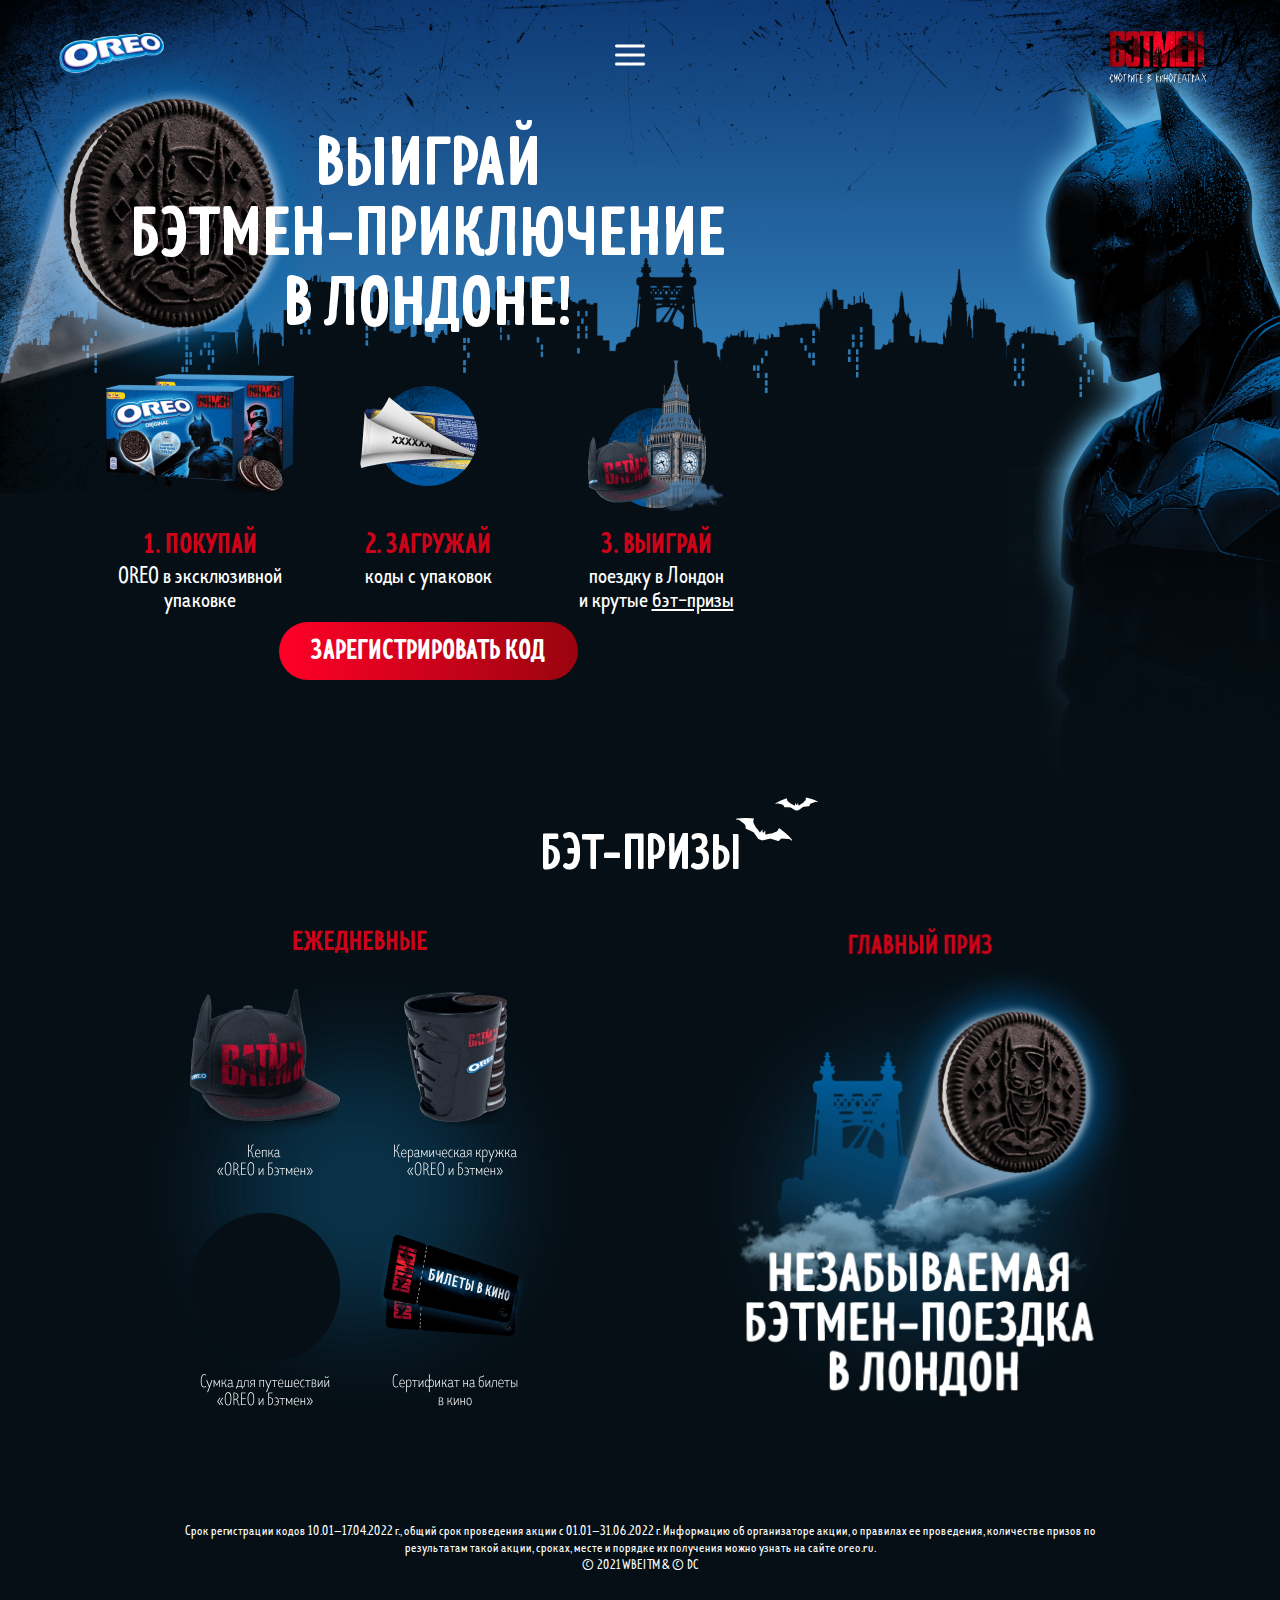
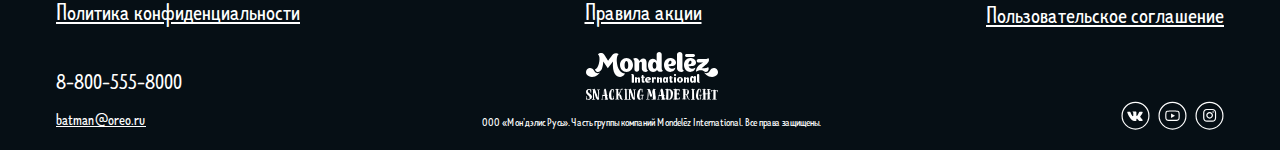
==== index.html @ de0f0c6d "winners 404 500 cookie" ====
<!DOCTYPE html>
<html lang="en">

<head>
  <meta charset="UTF-8">
  <meta http-equiv="X-UA-Compatible" content="IE=edge">
  <meta name="viewport" content="width=device-width, initial-scale=1.0">
  <title>Oreo</title>
  <link rel="icon" href="./favicon.ico">
  <link rel="stylesheet" href="./assets/libs/scrollbar/jquery.scrollbar.css">
  <link href="./assets/css/all.css" rel="stylesheet">
  <link href="./assets/css/home.css" rel="stylesheet">
</head>

<body>
  <div class="page main-page">
    <div class="gotham-decor"></div>
    <header class="header wrapper">
      <a href="/" class="header__logo">
        <img src="./assets/img/logo.png" alt="Oreo Logo" width="180" height="77">
      </a>
      <button class="header__btn-open-nav btn-open-nav">
        <svg viewBox="0 0 20 20" fill="none" xmlns="http://www.w3.org/2000/svg">
          <path fill-rule="evenodd" clip-rule="evenodd" d="M0 4C0 3.44772 0.447715 3 1 3H19C19.5523 3 20 3.44772 20 4C20 4.55228 19.5523 5 19 5H1C0.447715 5 0 4.55228 0 4ZM0 10C0 9.44772 0.447715 9 1 9H19C19.5523 9 20 9.44772 20 10C20 10.5523 19.5523 11 19 11H1C0.447715 11 0 10.5523 0 10ZM1 15C0.447715 15 0 15.4477 0 16C0 16.5523 0.447715 17 1 17H19C19.5523 17 20 16.5523 20 16C20 15.4477 19.5523 15 19 15H1Z" />
        </svg>
      </button>
      <nav class="header__nav nav">
        <a href="/" class="nav__logo">
          <img src="./assets/img/logo.png" alt="Oreo Logo" width="180" height="77">
        </a>
        <button class="nav__btn-close-nav btn-close-nav">
          <svg viewBox="0 0 20 20" fill="none" xmlns="http://www.w3.org/2000/svg">
            <path fill-rule="evenodd" clip-rule="evenodd" d="M4.34309 2.92888C3.95257 2.53836 3.3194 2.53836 2.92888 2.92888C2.53836 3.3194 2.53836 3.95257 2.92888 4.34309L8.58579 10L2.92891 15.6569C2.53838 16.0474 2.53838 16.6806 2.92891 17.0711C3.31943 17.4616 3.9526 17.4616 4.34312 17.0711L10 11.4142L15.6568 17.071C16.0473 17.4615 16.6805 17.4615 17.071 17.071C17.4615 16.6805 17.4615 16.0473 17.071 15.6568L11.4142 10L17.071 4.34317C17.4616 3.95265 17.4616 3.31948 17.071 2.92896C16.6805 2.53843 16.0474 2.53843 15.6568 2.92896L10 8.58579L4.34309 2.92888Z" />
          </svg>
        </button>
        <div class="nav-logo-batman"></div>
        <ul class="nav__list">
          <li class="nav__item">
            <a href="index.html" class="nav__link nav__link_active">Главная</a>
          </li>
          <li class="nav__item">
            <a href="#prizes" class="nav__link anchor">Призы</a>
          </li>
          <li class="nav__item">
            <a href="product.html" class="nav__link">Продукт</a>
          </li>
          <li class="nav__item">
            <a href="#" class="nav__link">Правила</a>
          </li>
          <li class="nav__item">
            <a href="winners.html" class="nav__link">Победители</a>
          </li>
          <li class="nav__item">
            <a href="faq.html" class="nav__link">Вопрос-ответ</a>
          </li>
          <li class="nav__item">
            <a href="account.html" class="nav__link pop-op" data-popup="popup-login">Личный кабинет</a>
          </li>
        </ul>
        <a href="#" class="nav__btn-exit">Выйти</a>
      </nav>
      <div class="logo-batman"></div>
    </header>
    <main class="content">
      <div class="searchlight"></div>
      <div class="batman"></div>
      <div class="header-content">
        <div class="header-content__info">
          <p class="header-content__text1">выиграй <br>бэтмен-приключение <br>в лондоне!</p>
          <div class="steps">
            <div class="step">
              <div class="step-img">
                <img srcset="./assets/img/steps/step1.png 1x, ./assets/img/steps/step1@2x.png 2x" alt="">
              </div>
              <div class="step-title">1. покупай</div>
              <div class="step-text">OREO в эксклюзивной <br>упаковке</div>
            </div>
            <div class="step">
              <div class="step-img">
                <img srcset="./assets/img/steps/step2.png 1x, ./assets/img/steps/step2@2x.png 2x" alt="">
              </div>
              <div class="step-title">2. загружай</div>
              <div class="step-text">коды с упаковок</div>
            </div>
            <div class="step">
              <div class="step-img">
                <img srcset="./assets/img/steps/step3.png 1x, ./assets/img/steps/step3@2x.png 2x" alt="">
              </div>
              <div class="step-title">3. выиграй</div>
              <div class="step-text">поездку в Лондон <br>и крутые <a href="#prizes" class="anchor link">бэт-призы</a></div>
            </div>
          </div>
          <div class="btn-wrapper">
            <button class="btn pop-op" data-popup="popup-login">зарегистрировать код</button>
          </div>
        </div>
      </div>
      <div id="prizes" class="prizes-block wrapper">
        <div class="prizes-title-wrapper">
          <div class="prizes-title">БЭТ-ПРИЗЫ</div>
        </div>
        <div class="prizes">
          <div class="prize prize1"></div>
          <div class="prize prize2"></div>
        </div>
      </div>
    </main>
    <footer class="footerWrapper">
      <div class="footer wrapper">
        <p class="footer__text">
          Срок регистрации кодов 10.01—17.04.2022 г., общий срок проведения акции с 01.01—31.06.2022 г. Информацию об организаторе акции, о правилах ее проведения, количестве призов по результатам такой акции, сроках, месте и порядке их получения можно узнать на сайте oreo.ru. <br> © 2021 WBEI TM & © DC
        </p>
        <ul class="footer__links">
          <li class="footer__link-item">
            <a href="#" class="footer__link">Политика конфиденциальности</a>
          </li>
          <li class="footer__link-item">
            <a href="#" class="footer__link">Правила акции</a>
          </li>
          <li class="footer__link-item">
            <a href="#" class="footer__link">Пользовательское соглашение</a>
          </li>
        </ul>
        <div class="footer__info">
          <div class="footer__contacts">
            <a class="footer__tel" href="tel:+88005558000">8-800-555-8000</a>
            <a class="footer__mail" href="mailto:batman@oreo.ru">batman@oreo.ru</a>
          </div>
          <div class="footer__rights">
            <img src="./assets/img/mondelez-logo.svg" class="footer__modelez-logo" alt="Mondelez Logo">
            <p class="footer__rights-text">ООО «Мон’дэлис Русь». Часть группы компаний Mondelēz International. Все права защищены.</p>
          </div>
          <ul class="footer__social social">
            <li class="social__item">
              <a href="#" class="social__link" aria-label="Vkontakte">
                <svg viewBox="0 0 29 30" aria-hidden="true" fill="none" xmlns="http://www.w3.org/2000/svg">
                  <path d="M28.4 15.2184C28.4 22.8565 22.1793 29.0531 14.5 29.0531C6.82069 29.0531 0.6 22.8565 0.6 15.2184C0.6 7.58024 6.82068 1.38369 14.5 1.38369C22.1793 1.38369 28.4 7.58024 28.4 15.2184Z" stroke="white" stroke-width="1.2" />
                  <path d="M21.3722 11.1759L18.7758 11.1759C18.6698 11.1759 18.5658 11.2074 18.4749 11.267C18.3839 11.3267 18.3094 11.4123 18.2593 11.5147C18.2593 11.5147 17.2238 13.6059 16.8912 14.3102C15.9963 16.2051 15.4169 15.6102 15.4169 14.7308L15.4169 11.6986C15.4169 11.4452 15.3251 11.2022 15.1617 11.0231C14.9983 10.8439 14.7767 10.7432 14.5456 10.7432L12.5935 10.7432C12.3276 10.7216 12.0611 10.7748 11.8193 10.8978C11.5775 11.0209 11.3684 11.2097 11.2118 11.4463C11.2118 11.4463 12.2031 11.2705 12.2031 12.7351C12.2031 13.0983 12.2201 14.143 12.2357 15.0193C12.2386 15.1485 12.2053 15.2755 12.1404 15.3832C12.0754 15.4909 11.9818 15.5742 11.8723 15.6218C11.7628 15.6694 11.6426 15.6789 11.5279 15.6492C11.4133 15.6195 11.3097 15.552 11.2312 15.4557C10.4322 14.2371 9.7703 12.9171 9.25998 11.5244C9.21616 11.4202 9.146 11.332 9.05783 11.2702C8.96966 11.2084 8.86718 11.1757 8.76255 11.1759C8.19948 11.1759 7.07272 11.1759 6.40357 11.1759C6.33868 11.1754 6.27466 11.1922 6.217 11.2248C6.15934 11.2574 6.10976 11.3049 6.07253 11.3632C6.0353 11.4215 6.01154 11.4888 6.00327 11.5594C5.995 11.63 6.00248 11.7017 6.02507 11.7684C6.74137 13.9229 9.82696 20.6935 13.3489 20.6935L14.8312 20.6935C14.9865 20.6935 15.1355 20.6258 15.2453 20.5054C15.3552 20.385 15.4169 20.2216 15.4169 20.0513L15.4169 19.0698C15.4169 18.9467 15.4497 18.8262 15.5114 18.7233C15.573 18.6204 15.6608 18.5395 15.7638 18.4906C15.8669 18.4418 15.9808 18.427 16.0914 18.4482C16.202 18.4694 16.3045 18.5256 16.3864 18.6099L18.1606 20.4379C18.32 20.6021 18.5304 20.6935 18.7491 20.6935L21.079 20.6935C22.2027 20.6935 22.2027 19.8384 21.5901 19.1768C21.1589 18.7111 19.603 16.9128 19.603 16.9128C19.4697 16.7614 19.3902 16.5628 19.3789 16.3528C19.3676 16.1428 19.4251 15.9352 19.5411 15.7677C20.044 15.042 20.8666 13.854 21.2155 13.3451C21.6924 12.6495 22.5554 11.1759 21.3722 11.1759Z" fill="white" />
                </svg>
              </a>
            </li>
            <li class="social__item">
              <a href="#" class="social__link" aria-label="Youtube">
                <svg viewBox="0 0 29 30" aria-hidden="true" fill="none" xmlns="http://www.w3.org/2000/svg">
                  <path d="M28.4 15.2186C28.4 22.8567 22.1793 29.0533 14.5 29.0533C6.82069 29.0533 0.6 22.8567 0.6 15.2186C0.6 7.58044 6.82068 1.38389 14.5 1.38389C22.1793 1.38389 28.4 7.58044 28.4 15.2186Z" stroke="white" stroke-width="1.2" />
                  <path d="M14.4993 20.6939H14.4964C14.0443 20.6909 10.0434 20.6553 8.90735 20.344C8.11479 20.1275 7.48954 19.4989 7.27526 18.6983C6.97878 17.5715 6.99933 15.4069 6.99933 15.232C6.99933 15.06 6.97878 12.8776 7.27526 11.742V11.739C7.48661 10.9473 8.12653 10.2979 8.90442 10.0815C8.90735 10.0815 8.90735 10.0815 8.91029 10.0785C10.0316 9.78197 14.0414 9.74639 14.4935 9.74342H14.5023C14.9573 9.74639 18.97 9.78197 20.0913 10.0933C20.8809 10.3068 21.5062 10.9384 21.7205 11.739C22.0287 12.8747 21.9993 15.063 21.9964 15.2468C21.9993 15.4277 22.0169 17.5745 21.7205 18.7072V18.7102C21.5062 19.5108 20.8809 20.1424 20.0884 20.3558H20.0854C18.9641 20.6524 14.9543 20.6909 14.5023 20.6939C14.5023 20.6939 14.4993 20.6939 14.4993 20.6939ZM8.40833 12.0474C8.14708 13.0496 8.1735 15.2053 8.1735 15.2261V15.2409C8.16469 15.8399 8.19404 17.5715 8.40833 18.3899C8.51401 18.7813 8.82222 19.0927 9.21264 19.1994C10.0492 19.4277 13.3075 19.4989 14.4993 19.5078C15.694 19.4989 18.9582 19.4307 19.789 19.2113C20.1794 19.1045 20.4876 18.7932 20.5903 18.4018C20.8075 17.5686 20.834 15.8458 20.8252 15.2528C20.8252 15.2468 20.8252 15.2409 20.8252 15.235C20.8369 14.6301 20.8134 12.8776 20.5903 12.0503V12.0474C20.4847 11.653 20.1764 11.3417 19.786 11.2349C18.9582 11.0066 15.694 10.9354 14.4993 10.9265C13.3046 10.9354 10.0463 11.0036 9.21264 11.2231C8.8281 11.3328 8.51401 11.653 8.40833 12.0474ZM13.0052 17.616V12.8213L17.106 15.2172L13.0052 17.616Z" fill="white" />
                </svg>
              </a>
            </li>
            <li class="social__item">
              <a href="#" class="social__link" aria-label="Instagram">
                <svg viewBox="0 0 29 30" aria-hidden="true" fill="none" xmlns="http://www.w3.org/2000/svg">
                  <path d="M28.4 15.2184C28.4 22.8565 22.1793 29.0531 14.5 29.0531C6.82069 29.0531 0.6 22.8565 0.6 15.2184C0.6 7.58024 6.82068 1.38369 14.5 1.38369C22.1793 1.38369 28.4 7.58024 28.4 15.2184Z" stroke="white" stroke-width="1.2" />
                  <path d="M14.6292 11.3735C12.7334 11.3735 11.1626 12.9103 11.1626 14.8246C11.1626 16.7388 12.7063 18.2756 14.6292 18.2756C16.5521 18.2756 18.0958 16.7119 18.0958 14.8246C18.0958 12.9373 16.525 11.3735 14.6292 11.3735ZM14.6292 17.0354C13.4105 17.0354 12.4084 16.0378 12.4084 14.8246C12.4084 13.6113 13.4105 12.6138 14.6292 12.6138C15.8479 12.6138 16.85 13.6113 16.85 14.8246C16.85 16.0378 15.8479 17.0354 14.6292 17.0354Z" fill="white" />
                  <path d="M18.2312 12.0745C18.665 12.0745 19.0166 11.7244 19.0166 11.2926C19.0166 10.8608 18.665 10.5107 18.2312 10.5107C17.7974 10.5107 17.4458 10.8608 17.4458 11.2926C17.4458 11.7244 17.7974 12.0745 18.2312 12.0745Z" fill="white" />
                  <path d="M20.2625 9.27045C19.5583 8.5425 18.5563 8.16504 17.4188 8.16504L11.8396 8.16504C9.48342 8.16504 7.9126 9.72879 7.9126 12.0744L7.9126 17.6015C7.9126 18.7608 8.29176 19.7584 9.05009 20.4863C9.78133 21.1873 10.7563 21.5378 11.8667 21.5378L17.3917 21.5378C18.5563 21.5378 19.5313 21.1603 20.2354 20.4863C20.9667 19.7853 21.3458 18.7878 21.3458 17.6284L21.3458 12.0744C21.3458 10.942 20.9667 9.97144 20.2625 9.27045ZM20.1542 17.6284C20.1542 18.4642 19.8563 19.1382 19.3688 19.5966C18.8813 20.0549 18.2042 20.2976 17.3917 20.2976L11.8667 20.2976C11.0542 20.2976 10.3772 20.0549 9.88967 19.5966C9.40217 19.1113 9.15842 18.4373 9.15842 17.6015L9.15842 12.0744C9.15842 11.2656 9.40217 10.5915 9.88967 10.1062C10.3501 9.64791 11.0542 9.40525 11.8667 9.40525L17.4459 9.40525C18.2583 9.40525 18.9354 9.64791 19.4229 10.1332C19.8833 10.6185 20.1542 11.2925 20.1542 12.0744L20.1542 17.6284Z" fill="white" />
                </svg>
              </a>
            </li>
          </ul>
        </div>
      </div>
    </footer>
  </div>
  <!-- Popup login -->
  <div id="popup-login" class="popup">
    <div class="popup__wrap">
      <button class="popup__close close-popup js-close-popup" aria-label="Close Popup">
        <svg viewBox="0 0 20 20" fill="none" xmlns="http://www.w3.org/2000/svg">
          <path d="M18 2L2 18" stroke-width="4" stroke-linejoin="round" />
          <path d="M2 2L18 18" stroke-width="4" stroke-linejoin="round" />
        </svg>
      </button>
      <form action="/">
        <p class="popup__title">Вход</p>
        <p class="popup__text popup__text_help"></p>
        <input type="text" name="email" id="login" class="popup__input-text popup__input-login" placeholder="Ваш e-mail">
        <p class="popup__error"></p>
        <div class="popup__input-wrapper popup__input-wrapper_password">
          <input type="text" name="password" id="password" class="popup__input-text popup__input-text_password" placeholder="Ваш пароль">
          <a href="#" class="popup__text-link popup__text-link_get-pass pop-op" data-popup="popup-restore-password">Забыли пароль?</a>
        </div>
        <p class="popup__error"></p>
        <button class="popup__btn-login btn">Войти</button>
        <p class="popup__text popup__text_help2">Если ты впервые <br> на сайте, то тебе необходимо</p>
        <a href="#" class="popup__link popup__link-register pop-op" data-popup="popup-registration">зарегистрироваться</a>
      </form>
    </div>
  </div>
  <!-- Popup restore-password -->
  <div id="popup-restore-password" class="popup">
    <div class="popup__wrap">
      <button class="popup__close close-popup js-close-popup" aria-label="Close Popup">
        <svg viewBox="0 0 20 20" fill="none" xmlns="http://www.w3.org/2000/svg">
          <path d="M18 2L2 18" stroke-width="4" stroke-linejoin="round" />
          <path d="M2 2L18 18" stroke-width="4" stroke-linejoin="round" />
        </svg>
      </button>
      <form action="/">
        <p class="popup__title">Сброс пароля</p>
        <p class="popup__text">Укажи почту, с которой ты регистрировался на сайте</p>
        <input type="text" name="email" id="login" class="popup__input-text popup__input-login" placeholder="E-mail">
        <button class="popup__btn-login btn">Отправить</button>
      </form>
    </div>
  </div>
  <!-- Popup registration -->
  <div id="popup-registration" class="popup">
    <div class="popup__wrap">
      <button class="popup__close close-popup js-close-popup" aria-label="Close Popup">
        <svg viewBox="0 0 20 20" fill="none" xmlns="http://www.w3.org/2000/svg">
          <path d="M18 2L2 18" stroke-width="4" stroke-linejoin="round" />
          <path d="M2 2L18 18" stroke-width="4" stroke-linejoin="round" />
        </svg>
      </button>
      <form action="/">
        <p class="popup__title">Регистрация</p>
        <input type="text" name="name" id="name" class="popup__input-text popup__input-text_name" placeholder="Имя" required>
        <p class="popup__error"></p>
        <input type="text" name="patronymic" id="patronymic" class="popup__input-text popup__input-text_patronymic" placeholder="Отчество">
        <p class="popup__error"></p>
        <input type="text" name="lastName" id="last-name" class="popup__input-text popup__input-text_last-name" placeholder="Фамилия" required>
        <p class="popup__error"></p>
        <input type="text" name="mail" id="mail" class="popup__input-text popup__input-text_mail" placeholder="E-mail" required>
        <p class="popup__error"></p>
        <input type="text" name="phone" id="phone" class="popup__input-text popup__input-text_phone phone-mask" placeholder="Мобильный телефон" required>
        <p class="popup__error"></p>
        <div class="input-field checkbox-field popup__checkbox popup__checkbox_rules">
          <label for="check-data" class="checkbox">
            <input id="check-data" name="check-data" type="checkbox" required>
            <span class="checkmark"></span>
            <span class="checkbox-text">Я согласен с <a href="#" class="check-box-link" target="_blank">Правилами акции</a></span>
          </label>
        </div>
        <div class="input-field checkbox-field popup__checkbox popup__checkbox_my-data">
          <label for="check-data1" class="checkbox">
            <input id="check-data1" name="check-data1" type="checkbox" required>
            <span class="checkmark"></span>
            <span class="checkbox-text">Я даю свое <a href="#" class="check-box-link" target="_blank">согласие</a> на обработку моих персональных данных в соответствии с <a href="#" class="check-box-link" target="_blank">Правилами акции</a> и <a href="#" class="check-box-link" target="_blank">Положением об организации обработки ПДн в ООО «Мон’дэлис Русь»</a>.</span>
          </label>
        </div>
        <div class="input-field checkbox-field popup__checkbox popup__checkbox_action">
          <label for="check-data2" class="checkbox">
            <input id="check-data2" name="check-data2" type="checkbox" required>
            <span class="checkmark"></span>
            <span class="checkbox-text">Я соглашаюсь получать рекламную рассылку по электронной почте об акциях и продуктах компании ООО «Мон’дэлис Русь, в целях получения данной рассылки даю свое <a href="#" class="check-box-link" target="_blank">согласие</a> на обработку своих персональных данных </span>
          </label>
        </div>
        <button class="popup__btn-send btn">Участвовать</button>
      </form>
    </div>
  </div>
  <!-- Popup registration confirm -->
  <div id="popup-registration-confirm" class="popup">
    <div class="popup__wrap">
      <button class="popup__close close-popup js-close-popup" aria-label="Close Popup">
        <svg viewBox="0 0 20 20" fill="none" xmlns="http://www.w3.org/2000/svg">
          <path d="M18 2L2 18" stroke-width="4" stroke-linejoin="round" />
          <path d="M2 2L18 18" stroke-width="4" stroke-linejoin="round" />
        </svg>
      </button>
      <p class="popup__title">Регистрация</p>
      <p class="popup__text">Пароль для входа на сайт отправлен на указанную электронную почту</p>
      <button class="popup__btn-send btn">Войти</button>
    </div>
  </div>
  <!-- Popup register code -->
  <div id="popup-register-code" class="popup">
    <div class="popup__wrap">
      <button class="popup__close close-popup js-close-popup" aria-label="Close Popup">
        <svg viewBox="0 0 20 20" fill="none" xmlns="http://www.w3.org/2000/svg">
          <path d="M18 2L2 18" stroke-width="4" stroke-linejoin="round" />
          <path d="M2 2L18 18" stroke-width="4" stroke-linejoin="round" />
        </svg>
      </button>
      <form action="/">
        <p class="popup__title">Зарегистрировать код</p>
        <input type="text" name="code" id="code" class="popup__input-text" placeholder="Ввести код с упаковки">
        <p class="popup__error popup__error_wrong-code"></p>
        <a href="#" class="popup__btn-where-to-find pop-op" data-popup="popup-where-find-code">Где найти код?</a>
        <button class="popup__btn-send btn">Отправить</button>
      </form>
    </div>
  </div>
  <!-- Popup where find code -->
  <div id="popup-where-find-code" class="popup">
    <div class="popup__wrap">
      <button class="popup__close close-popup js-close-popup" aria-label="Close Popup">
        <svg viewBox="0 0 20 20" fill="none" xmlns="http://www.w3.org/2000/svg">
          <path d="M18 2L2 18" stroke-width="4" stroke-linejoin="round" />
          <path d="M2 2L18 18" stroke-width="4" stroke-linejoin="round" />
        </svg>
      </button>
      <p class="popup__title">Где найти код</p>
      <p class="popup__text">
        Ищи код <span class="popup__bold">внутри</span> промоупаковок 38г, 95г и 228г всех вкусов
      </p>
      <img class="popup__img" src="./assets/img/where-find-code.png" alt="Oreo">
      <button class="popup__btn-send btn close-popup js-close-popup">Понятно</button>
    </div>
  </div>
  <!-- Popup text -->
  <div id="popup-text" class="popup">
    <div class="popup__wrap">
      <button class="popup__close close-popup js-close-popup" aria-label="Close Popup">
        <svg viewBox="0 0 20 20" fill="none" xmlns="http://www.w3.org/2000/svg">
          <path d="M18 2L2 18" stroke-width="4" stroke-linejoin="round" />
          <path d="M2 2L18 18" stroke-width="4" stroke-linejoin="round" />
        </svg>
      </button>
      <p class="popup__title">Title</p>
      <p class="popup__text">
        Lorem ipsum dolor, sit amet consectetur adipisicing elit. Voluptatibus hic, atque fugiat harum officia quae dolores aliquid corrupti beatae provident iusto id dolore consequatur, eveniet dolorem nemo cumque.
      </p>
      <button class="popup__btn-send btn close-popup js-close-popup">Понятно</button>
    </div>
  </div>
  <script src="./assets/libs/jquery-3.5.1.min.js"></script>
  <script src="./assets/libs/scrollbar/jquery.scrollbar.min.js"></script>
  <script src="./assets/libs/select2/select2.min.js"></script>
  <script src="./assets/libs/jquery.inputmask.min.js"></script>
  <script src="./assets/libs/jquery.validate.min.js"></script>
  <script src="./assets/libs/scroll.js"></script>
  <script src="./assets/libs/libs-setup.js"></script>
  <script src="./assets/js/app.js"></script>
</body>

</html>
---- assets/css/all.css ----
@font-face {
  font-family: "TT Limes Sans";
  src: url("../fonts/TTLimesSans-Regular.eot");
  src: url("../fonts/TTLimesSans-Regular.eot?#iefix") format("embedded-opentype"), url("../fonts/TTLimesSans-Regular.woff2") format("woff2"), url("../fonts/TTLimesSans-Regular.woff") format("woff"), url("../fonts/TTLimesSans-Regular.ttf") format("truetype");
  font-weight: normal;
  font-style: normal;
}
@font-face {
  font-family: "TT Limes Sans";
  src: url("../fonts/TTLimesSans-Bold.eot");
  src: url("../fonts/TTLimesSans-Bold.eot?#iefix") format("embedded-opentype"), url("../fonts/TTLimesSans-Bold.woff2") format("woff2"), url("../fonts/TTLimesSans-Bold.woff") format("woff"), url("../fonts/TTLimesSans-Bold.ttf") format("truetype");
  font-weight: bold;
  font-style: normal;
}
@font-face {
  font-family: "Pluto Sans Cond";
  src: url("../fonts/PlutoSansCondRegular.eot");
  src: url("../fonts/PlutoSansCondRegular.eot?#iefix") format("embedded-opentype"), url("../fonts/PlutoSansCondRegular.woff") format("woff"), url("../fonts/PlutoSansCondRegular.ttf") format("truetype");
  font-weight: normal;
  font-style: normal;
}
.checkbox-field {
  text-align: left;
  max-width: 290px;
  position: relative;
}

.checkbox {
  padding-left: 30px;
  display: inline-block;
  min-height: 16px;
  line-height: 16px;
}

.check-box-link {
  margin-left: 3px;
  color: #fff;
  text-decoration: underline;
}

.checkbox input {
  -webkit-appearance: none;
  padding: 0;
  opacity: 0;
  top: 0;
  left: 0;
  width: 16px;
  height: 16px;
  position: absolute;
}

.checkmark {
  position: absolute;
  left: 0;
  width: 16px;
  height: 16px;
  background: transparent;
  border: 2px solid #fff;
  border-radius: 5px;
}

.checkbox input:checked + .checkmark::after {
  content: "";
  position: absolute;
  width: 8px;
  height: 8px;
  top: 0;
  left: 0;
  right: 0;
  bottom: 0;
  margin: auto;
  background: #fff;
  background-size: contain;
  border-radius: 8px;
}

.checkbox-text {
  vertical-align: middle;
  font-size: 14px;
  line-height: 1;
}

.bg1 {
  background-image: url("../img/bg-figure-top.png"), url("../img/bg-figure-bottom.png"), linear-gradient(180deg, #002152 0.102%, #000A11 78.66%);
  background-repeat: no-repeat;
  background-size: contain;
  background-position: left top, right bottom;
}
@media screen and (max-width: 768px) {
  .bg1 {
    background-image: url("../img/notes-mobile/note1.png"), url("../img/notes-mobile/note2.png"), url("../img/bg-figure-top.png"), url("../img/bg-figure-bottom.png"), linear-gradient(180deg, #002152 0.102%, #000A11 78.66%);
    background-repeat: no-repeat;
    background-size: auto, auto, auto, auto, cover;
    background-position: top 50px left -10px, top right, top left, bottom 300px right -200px, center;
  }
}

.bg2 {
  background-image: url("../img/notes/note1.png"), url("../img/notes/note2.png"), url("../img/notes/note3.png"), url("../img/notes/note4.png"), url("../img/bg-figure-top.png"), url("../img/bg-figure-bottom.png"), linear-gradient(180deg, #002152 0.102%, #000A11 78.66%);
  background-repeat: no-repeat;
  background-size: auto, auto, auto, auto, auto, contain, contain;
  background-position: 40px 170px, 220px 140px, top 110px right 100px, top 190px right 0px, left top, right bottom, 100%;
}
@media screen and (max-width: 768px) {
  .bg2 {
    background-image: url("../img/notes-mobile/note1.png"), url("../img/notes-mobile/note2.png"), url("../img/bg-figure-top.png"), url("../img/bg-figure-bottom.png"), linear-gradient(180deg, #002152 0.102%, #000A11 78.66%);
    background-repeat: no-repeat;
    background-size: auto, auto, auto, auto, cover;
    background-position: top 50px left -10px, top right, top left, bottom 300px right -200px, center;
  }
}

@media screen and (max-width: 576px) {
  .bg2-mobile {
    background-image: url("../img/bg-figure-top.png"), linear-gradient(#000A11, #000A11);
    background-repeat: no-repeat;
    background-size: auto cover;
    background-position: center top;
  }
}

.bg3 {
  background-image: url("../img/oreo-logo-product-page.png"), url("../img/notes/note1.png"), url("../img/notes/note2.png"), url("../img/notes/note3.png"), url("../img/notes/note4.png"), url("../img/bg-figure-top.png"), url("../img/bg-figure-bottom.png"), linear-gradient(180deg, #002152 0.102%, #000A11 78.66%);
  background-repeat: no-repeat;
  background-size: auto, auto, auto, auto, auto, auto, contain, contain;
  background-position: bottom 25% right -170px, 40px 170px, 220px 140px, top 110px right 100px, top 190px right 0px, left top, right bottom, 100%;
}
@media screen and (max-width: 1024px) {
  .bg3 {
    background-image: url("../img/notes/note1.png"), url("../img/notes/note2.png"), url("../img/notes/note3.png"), url("../img/notes/note4.png"), url("../img/bg-figure-top.png"), url("../img/bg-figure-bottom.png"), linear-gradient(180deg, #002152 0.102%, #000A11 78.66%);
    background-repeat: no-repeat;
    background-size: auto, auto, auto, auto, auto, contain, contain;
    background-position: 40px 170px, 220px 140px, top 110px right 100px, top 190px right 0px, left top, right bottom, 100%;
  }
}
@media screen and (max-width: 768px) {
  .bg3 {
    background-image: url("../img/notes-mobile/note1.png"), url("../img/notes-mobile/note2.png"), url("../img/bg-figure-top.png"), url("../img/bg-figure-bottom.png"), linear-gradient(180deg, #002152 0.102%, #000A11 78.66%);
    background-repeat: no-repeat;
    background-size: auto, auto, auto, auto, cover;
    background-position: top 50px left -10px, top right, top left, bottom 300px right -200px, center;
  }
}

.bg4 {
  background-image: url("../img/notes-error-page/note1.png"), url("../img/notes-error-page/note2.png"), url("../img/oreo-live-logo.png"), url("../img/bg-figure-top.png"), url("../img/bg-figure-bottom.png"), linear-gradient(180deg, #002152 0.102%, #000A11 78.66%);
  background-repeat: no-repeat;
  background-size: auto, auto, auto, auto, contain, contain;
  background-position: right 25% top 130px, left 25% top 370px, top 50px left 22%, left top, right -200px bottom 100px, 100%;
}
@media screen and (max-width: 1280px) {
  .bg4 {
    background-position: right top 130px, left top 370px, top 50px left 22%, left top, right -200px bottom 100px, 100%;
  }
}
@media screen and (max-width: 1280px) {
  .bg4 {
    background-size: auto, auto, 250px, auto, contain, contain;
    background-position: right -40px top 50px, left -30px top 390px, top 70px left -20px, left top, right -200px bottom 100px, 100%;
  }
}

.popup {
  position: fixed;
  top: 0;
  left: 0;
  bottom: 0;
  right: 0;
  width: 100%;
  background: rgba(0, 9, 34, 0.9);
  z-index: -1;
  opacity: 0;
  transition: all 0.2s linear;
  display: flex;
  justify-content: center;
  align-items: flex-start;
  padding-top: 10%;
  padding-bottom: 5%;
  pointer-events: none;
  overflow-y: auto;
  -webkit-overflow-scrolling: touch;
  color: #fff;
  font-family: "TT Limes Sans", sans-serif;
}
.popup form {
  width: 100%;
  display: flex;
  flex-direction: column;
}
.popup button,
.popup .btn {
  font-size: 20px;
}
.popup span.error {
  display: none !important;
}
.popup input {
  border: 2px solid transparent;
}
.popup form input.error:not([type=checkbox]),
.popup form textarea.error,
.popup form select.error + .select2-container .select2-selection--single,
.popup form input.error:not([type=checkbox]),
.popup form textarea.error {
  color: #ED1B31;
  border: 1px solid #ED1B31;
}
.popup form input.error[type=checkbox] ~ .checkbox-text {
  color: #ED1B31;
}
.popup__close {
  width: 20px;
  height: 20px;
  position: absolute;
  top: 15px;
  right: 15px;
  background-color: transparent;
}
.popup__close:hover svg {
  stroke: #CD0319;
}
.popup__close svg {
  width: 100%;
  height: 100%;
  stroke: #fff;
  pointer-events: none;
}
.popup__title {
  margin-bottom: 30px;
  font-size: 30px;
  font-weight: 700;
  text-transform: uppercase;
  text-align: center;
}
.popup__score-item {
  display: flex;
  align-items: center;
}
.popup__score-item:not(:last-child) {
  margin-bottom: 20px;
}
.popup__score-value {
  width: 70px;
  color: #FC18D6;
  font-size: 30px;
  font-weight: bold;
}
.popup__score-label {
  max-width: 150px;
  font-size: 18px;
  line-height: 1.1;
}
.popup__star-list {
  margin-bottom: 30px;
}
.popup__star-item {
  position: relative;
  padding-left: 25px;
  font-size: 20px;
}
.popup__star-item:not(:last-child) {
  margin-bottom: 20px;
}
.popup__star-item svg {
  position: absolute;
  top: 0;
  left: 0;
}
.popup__score2 {
  width: 100%;
  margin-bottom: 30px;
}
.popup__score2-item {
  display: flex;
  justify-content: center;
  align-items: center;
}
.popup__score2-item:not(:last-child) {
  margin-bottom: 10px;
}
.popup__score2-label {
  width: 45%;
  font-size: 21px;
  text-align: right;
}
.popup__score2-value {
  width: 55%;
  color: #FC18D6;
  font-size: 30px;
  font-weight: bold;
}
.popup__score2 svg {
  flex-shrink: 0;
  margin: 0 10px;
}
.popup__input-text {
  width: 100%;
  height: 48px;
  border-radius: 30px;
  margin: 10px 0;
  padding: 0 17px;
  outline: none;
  font-size: 16px;
  color: #060F15;
}
.popup__input-text:focus {
  outline: none;
}
.popup__error {
  margin-top: 5px;
  color: #FF3E6C;
  text-align: center;
  font-size: 16px;
}
.popup .popup__img {
  margin-bottom: 20px;
}
.popup__btn-where-to-find {
  margin: 0 auto;
  color: #fff;
  font-size: 18px;
  text-decoration: underline;
}
.popup .btn-blue,
.popup .btn-pink {
  padding: 15px 40px;
}
.popup__btn-send {
  margin: 0 auto;
  font-size: 20px;
}
.popup__btn-send img {
  margin-top: -2px;
  margin-left: 5px;
}
.popup__link {
  margin: 10px auto;
  color: #fff;
  font-size: 18px;
}
.popup__text {
  margin: 10px 0;
  font-size: 16px;
  text-align: center;
}
.popup__text-link {
  color: #fff;
  text-decoration: underline;
}
.popup__bold {
  font-weight: 700;
  text-transform: uppercase;
}
.popup__footer {
  width: calc(100% + 70px);
  border-radius: 0 0 20px 20px;
  margin: 0 -35px -40px -35px;
  background-color: #0041FF;
  padding: 5px 25px;
}

.js-popup-show {
  z-index: 999;
  opacity: 1;
  pointer-events: visible;
}

.popup__wrap {
  display: flex;
  flex-direction: column;
  align-items: center;
  position: relative;
  background: linear-gradient(180deg, #0E3A75 0%, #3D98D2 100%);
  box-shadow: 0px 0px 30px rgba(0, 0, 0, 0.6);
  padding: 40px 35px;
  width: 100%;
  max-width: 350px;
  border-radius: 20px;
}

.popup__wrap::before {
  content: '';
  position: absolute;
  top: -6px;
  left: 0;
  right: 0;
  width: 56px;
  height: 17px;
  margin: auto;
  background: url(../img/bat-popup.svg) center no-repeat;
  background-size: contain;
}

#popup-register-code .popup__btn-where-to-find {
  margin-top: 10px;
  margin-bottom: 30px;
}

#popup-code-accepted .popup__text {
  margin-bottom: 50px;
}

#popup-where-find-code .popup__text {
  max-width: 180px;
  margin-bottom: 35px;
}
#popup-where-find-code .popup__img {
  margin-bottom: 30px;
  transform: rotate(3deg);
}

#popup-add-friend .popup__text {
  margin-bottom: 40px;
}

#popup-add-friend-request-send .popup__text {
  max-width: 250px;
  margin-bottom: 30px;
}

#popup-add-friend-input .popup__input-text {
  margin-bottom: 25px;
}

#popup-team-score .popup__score {
  margin-bottom: 30px;
}
#popup-team-score .popup__text {
  margin-bottom: 30px;
  line-height: 1.1;
  font-size: 28px;
}

#popup-my-score .popup__score {
  margin-bottom: 30px;
}
#popup-my-score .popup__text {
  margin-bottom: 30px;
  line-height: 1.1;
  font-size: 28px;
}

#popup-my-team .popup__text {
  margin-bottom: 50px;
}

#popup-get-prize .popup__title {
  margin-bottom: 5px;
}
#popup-get-prize .text-primary,
#popup-get-prize-address .text-primary,
#popup-lose-prize .text-primary {
  font-size: 24px;
}
#popup-get-prize .text-secondary {
  margin-bottom: 5px;
  font-size: 16px;
  line-height: 1.3;
}
#popup-get-prize .popup__link {
  font-size: 16px;
  text-decoration: underline;
}
#popup-get-prize .popup__btn-send {
  margin: 20px auto;
}

#popup-registration .popup__input-text {
  margin-bottom: 10px;
}
#popup-registration .popup__input-text_last-name, #popup-registration .popup__input-text_phone, #popup-get-prize-address .popup__input-text_last-name, #popup-get-prize-address .popup__input-text_phone {
  margin-bottom: 30px;
}
#popup-registration .popup__checkbox_rules {
  margin-bottom: 15px;
}
#popup-registration .popup__checkbox_my-data {
  margin-bottom: 30px;
}
#popup-registration .popup__checkbox_action {
  margin-bottom: 30px;
}

#popup-registration-confirm .popup__text {
  margin-bottom: 30px;
}

#popup-login .popup__text_help {
  margin-bottom: 20px;
}
#popup-login .popup__input-login {
  margin-bottom: 10px;
}
#popup-login .popup__input-wrapper_password {
  position: relative;
  margin-bottom: 30px;
}
#popup-login .popup__input-text_password {
  padding-right: 100px;
}
#popup-login .popup__text-link_get-pass {
  position: absolute;
  top: 50%;
  right: 10px;
  transform: translateY(-50%);
  color: #CD0319;
}
#popup-login .popup__btn-login {
  margin: 0 auto;
  margin-bottom: 20px;
  font-size: 20px;
}
#popup-login .popup__text_help2 {
  margin-bottom: 5px;
}
#popup-login .popup__link-register {
  margin: 0 auto;
  font-size: 21px;
  text-align: center;
  text-decoration: underline;
  text-transform: uppercase;
}

#popup-join-team-done .popup__svg-icon {
  margin-bottom: 23px;
}
#popup-join-team-done .popup__text {
  font-size: 24px;
}
#popup-join-team-done .popup__text_1 {
  margin-bottom: 25px;
}
#popup-join-team-done .popup__text_2 {
  margin-bottom: 30px;
}

#popup-join-team-ask .popup__text_1 {
  margin-bottom: 20px;
  font-size: 24px;
}
#popup-join-team-ask .popup__text_2 {
  margin-bottom: 30px;
  font-size: 18px;
}
#popup-join-team-ask .referrer {
  width: 200px;
  margin-bottom: 20px;
  padding: 10px 20px;
  border-radius: 20px;
  background-color: #fff;
  color: #0041FF;
}
#popup-join-team-ask .referrer-name {
  margin-bottom: 5px;
  font-size: 24px;
}
#popup-join-team-ask .referrer-score {
  font-size: 16px;
}
#popup-join-team-ask .referrer-score .color-pink {
  color: #FC18D6;
  font-weight: 700;
}

#popup-invite-1 .popup__text,
#popup-invite-2 .popup__text {
  margin-bottom: 15px;
  font-size: 24px;
}
#popup-invite-1 .popup__text .text-bold,
#popup-invite-2 .popup__text .text-bold {
  font-weight: 700;
}
#popup-invite-1 .invite-list,
#popup-invite-2 .invite-list {
  width: calc(100% + 70px);
  margin-bottom: 20px;
  padding: 0 45px;
  background-color: #fff;
  color: #0041FF;
}
@media screen and (max-width: 480px) {
  #popup-invite-1 .invite-list,
#popup-invite-2 .invite-list {
    padding: 0 25px;
  }
}
#popup-invite-1 .invite-list__item,
#popup-invite-2 .invite-list__item {
  display: flex;
  justify-content: space-between;
  align-items: center;
  height: 80px;
}
#popup-invite-1 .invite-list__item:not(:last-child),
#popup-invite-2 .invite-list__item:not(:last-child) {
  border-bottom: 1px solid #C4C4C4;
}
#popup-invite-1 .invite-list__name,
#popup-invite-2 .invite-list__name {
  margin-bottom: 5px;
  font-size: 24px;
}
#popup-invite-1 .invite-list__score,
#popup-invite-2 .invite-list__score {
  font-size: 16px;
}
#popup-invite-1 .invite-list__score .color-pink,
#popup-invite-2 .invite-list__score .color-pink {
  color: #FC18D6;
  font-weight: 700;
}
#popup-invite-1 .invite-list__btn-join,
#popup-invite-2 .invite-list__btn-join {
  padding: 9px 20px;
  font-size: 14px;
}
#popup-invite-1 .invite-list__btn-join[disabled],
#popup-invite-2 .invite-list__btn-join[disabled] {
  background-color: #DCDCDC;
  pointer-events: none;
}
#popup-invite-1 .invite-list__btn-close,
#popup-invite-2 .invite-list__btn-close {
  font-size: 20px;
}

#popup-leave-team .popup__text {
  margin-bottom: 40px;
  font-size: 18px;
}
#popup-leave-team .popup__btn-leave {
  margin-bottom: 35px;
  font-size: 20px;
}
#popup-leave-team .popup__link {
  color: #fff;
  font-size: 20px;
  font-weight: 700;
  text-transform: uppercase;
  text-decoration: underline;
}
#popup-leave-team .popup__link:hover {
  color: #FC18D6;
}

#popup-add-points .popup__text {
  margin-bottom: 40px;
  font-size: 18px;
}
#popup-add-points .popup__input-num {
  display: flex;
  align-items: center;
  margin-bottom: 40px;
}
#popup-add-points .popup__input-text_points {
  color: #02284A;
  font-size: 24px;
  font-weight: 700;
  text-align: center;
}
#popup-add-points .popup__input-text_points::-moz-placeholder {
  color: #989898;
  font-size: 20px;
  font-weight: 400;
}
#popup-add-points .popup__input-text_points:-ms-input-placeholder {
  color: #989898;
  font-size: 20px;
  font-weight: 400;
}
#popup-add-points .popup__input-text_points::placeholder {
  color: #989898;
  font-size: 20px;
  font-weight: 400;
}
#popup-add-points .popup__btn-decrease,
#popup-add-points .popup__btn-increase {
  width: 50px;
  height: 50px;
  flex-shrink: 0;
  border-radius: 50%;
  background-color: #FC18D6;
}
#popup-add-points .popup__btn-decrease:hover,
#popup-add-points .popup__btn-increase:hover {
  box-shadow: 0px 0px 40px #FF66E5;
  background-color: #FF66E5;
}
#popup-add-points .popup__btn-decrease {
  margin-right: 10px;
}
#popup-add-points .popup__btn-decrease svg {
  margin-top: 2px;
}
#popup-add-points .popup__btn-increase {
  margin-left: 10px;
}
#popup-add-points .popup__btn-add-points {
  margin: 0 auto;
  font-size: 20px;
}

#popup-score-list .popup__text {
  max-width: 250px;
}

#popup-one-point {
  background: transparent;
}
#popup-one-point .popup__img {
  margin-bottom: 0;
}
#popup-one-point .popup__text {
  margin-bottom: 30px;
  font-size: 24px;
}
#popup-one-point .popup__custom-underline {
  position: relative;
}
#popup-one-point .popup__custom-underline::after {
  content: "";
  width: 85px;
  height: 7px;
  position: absolute;
  bottom: -4px;
  left: 50%;
  transform: translateX(-50%);
  background-image: url("../img/custom-underline.svg");
  background-repeat: no-repeat;
  background-size: contain;
  background-position: center;
}

#popup-text .popup__text {
  margin-bottom: 30px;
  font-size: 20px;
}

.wrapper {
  width: 100%;
  max-width: calc(1368px);
  margin: 0 auto;
  padding: 0 100px;
}
@media screen and (max-width: 1320px) {
  .wrapper {
    max-width: calc(1308px);
    padding: 0 70px;
  }
}
@media screen and (max-width: 1280px) {
  .wrapper {
    max-width: calc(1268px);
    padding: 0 50px;
  }
}
@media screen and (max-width: 768px) {
  .wrapper {
    max-width: calc(1188px);
    padding: 0 10px;
  }
}

.header {
  max-width: 1750px;
  height: 110px;
  display: flex;
  justify-content: space-between;
  align-items: center;
  position: relative;
}
@media screen and (max-width: 1280px) {
  .header {
    position: fixed;
    z-index: 999;
  }
}
@media screen and (max-width: 768px) {
  .header {
    height: 80px;
  }
}
.header__logo {
  flex-shrink: 0;
}
@media screen and (max-width: 1280px) {
  .header__logo {
    width: 120px;
    height: 50px;
  }
}
.header__logo img {
  width: 100%;
  height: 100%;
  -o-object-fit: contain;
     object-fit: contain;
}
.header__btn-open-nav {
  width: 30px;
  height: 30px;
  display: none;
  margin: auto;
  flex-shrink: 0;
  background-color: transparent;
}
@media screen and (max-width: 1280px) {
  .header__btn-open-nav {
    display: block;
  }
}
@media screen and (max-width: 768px) {
  .header__btn-open-nav {
    position: absolute;
    top: 50%;
    left: 50%;
    transform: translateX(-50%) translateY(-50%);
  }
}
.header__btn-open-nav:hover svg {
  fill: #FF66E5;
}
.header__btn-open-nav svg {
  fill: #fff;
}
@media screen and (max-width: 1280px) {
  .header__nav {
    display: none;
  }
}

.nav {
  position: relative;
}
.nav__btn-close-nav {
  width: 30px;
  height: 30px;
  display: none;
  flex-shrink: 0;
  position: absolute;
  top: 40px;
  right: 50px;
  background-color: transparent;
}
@media screen and (max-width: 768px) {
  .nav__btn-close-nav {
    right: auto;
    top: 25px;
    left: 50%;
    transform: translateX(-50%);
  }
}
.nav__btn-close-nav svg {
  width: 100%;
  height: 100%;
  fill: #fff;
}
.nav__logo {
  display: none;
  position: absolute;
  top: 14px;
  left: 50px;
}
@media screen and (max-width: 768px) {
  .nav__logo {
    width: 120px;
    height: 50px;
    top: 15px;
    left: 10px;
  }
}
.nav__logo img {
  width: 100%;
  height: 100%;
  -o-object-fit: contain;
     object-fit: contain;
}
.nav__btn-exit {
  display: none;
  color: #CD0319;
  font-size: 16px;
  text-decoration: underline;
}
.nav__btn-exit:hover {
  text-decoration: none;
}
.nav__list {
  display: flex;
  align-items: center;
}
.nav__item {
  margin-right: 20px;
}
.nav__link {
  border-radius: 20px;
  color: #fff;
  font-size: 18px;
  font-weighT: 700;
  text-transform: uppercase;
  white-space: nowrap;
}
.nav__link:hover {
  color: #CD0319;
}
.nav__link_active {
  padding: 5px 14px 3px;
  background: #060F15;
}

.logo-batman {
  flex-shrink: 0;
  width: 229px;
  height: 92px;
  background: url(../img/logo-batman.png) center no-repeat;
  background-size: contain;
}

@media (max-width: 1280px) {
  .logo-batman {
    width: 140px;
    height: 56px;
  }
}

@media (max-width: 1280px) {
  .nav-logo-batman {
    position: absolute;
    top: 12px;
    right: 10px;
    width: 140px;
    height: 56px;
    background: url(../img/logo-batman.png) center no-repeat;
    background-size: contain;
    
  }
}

.show-nav {
  width: 100%;
  height: 100%;
  display: flex;
  flex-direction: column;
  justify-content: center;
  align-items: center;
  position: fixed;
  top: 0;
  left: 0;
  background: linear-gradient(180deg, #0E3A75 0%, #3D98D2 100%);
  z-index: 999;
  -webkit-animation: nav 0.3s ease-in-out forwards;
          animation: nav 0.3s ease-in-out forwards;
}
.show-nav .btn-close-nav {
  display: block;
}
.show-nav .nav__logo {
  display: block;
}
.show-nav .nav__btn-exit {
  display: block;
}
.show-nav .nav__list {
  flex-direction: column;
  justify-content: center;
  margin-bottom: 20px;
}
.show-nav .nav__list .nav__item {
  opacity: 0;
  transform: translateY(20px);
  -webkit-animation: navItem 0.5s ease-in-out forwards;
          animation: navItem 0.5s ease-in-out forwards;
}
.show-nav .nav__list .nav__item:not(:last-child) {
  margin-right: 0;
  margin-bottom: 20px;
}
.show-nav .nav__list .nav__item:last-child {
  margin: 30px auto 0;
}
.show-nav .nav__list .nav__item:nth-child(1) {
  -webkit-animation-delay: 0.1s;
          animation-delay: 0.1s;
}
.show-nav .nav__list .nav__item:nth-child(2) {
  -webkit-animation-delay: 0.2s;
          animation-delay: 0.2s;
}
.show-nav .nav__list .nav__item:nth-child(3) {
  -webkit-animation-delay: 0.3s;
          animation-delay: 0.3s;
}
.show-nav .nav__list .nav__item:nth-child(4) {
  -webkit-animation-delay: 0.4s;
          animation-delay: 0.4s;
}
.show-nav .nav__list .nav__item:nth-child(5) {
  -webkit-animation-delay: 0.5s;
          animation-delay: 0.5s;
}
.show-nav .nav__list .nav__item:nth-child(6) {
  -webkit-animation-delay: 0.6s;
          animation-delay: 0.6s;
}
.show-nav .nav__list .nav__item:nth-child(7) {
  -webkit-animation-delay: 0.7s;
          animation-delay: 0.7s;
}
.show-nav .nav__list .nav__item:nth-child(8) {
  -webkit-animation-delay: 0.8s;
          animation-delay: 0.8s;
}
.show-nav .nav__list .nav__item:nth-child(9) {
  -webkit-animation-delay: 0.9s;
          animation-delay: 0.9s;
}
.show-nav .nav__list .nav__item:nth-child(10) {
  -webkit-animation-delay: 0.1s;
          animation-delay: 0.1s;
}
.show-nav .nav__list .nav__link {
  font-size: 26px;
}

.hide-animation {
  -webkit-animation: hideNav 0.3s ease-in-out forwards;
          animation: hideNav 0.3s ease-in-out forwards;
}

@-webkit-keyframes nav {
  from {
    opacity: 0;
  }
  to {
    opacity: 1;
  }
}

@keyframes nav {
  from {
    opacity: 0;
  }
  to {
    opacity: 1;
  }
}
@-webkit-keyframes navItem {
  from {
    opacity: 0;
    transform: translateY(20px);
  }
  to {
    opacity: 1;
    transform: translateY(0);
  }
}
@keyframes navItem {
  from {
    opacity: 0;
    transform: translateY(20px);
  }
  to {
    opacity: 1;
    transform: translateY(0);
  }
}
@-webkit-keyframes hideNav {
  from {
    transform: translateX(0);
  }
  to {
    transform: translateX(100%);
  }
}
@keyframes hideNav {
  from {
    transform: translateX(0);
  }
  to {
    transform: translateX(100%);
  }
}
.footerWrapper {
  width: 100%;
  padding: 20px 0;
  z-index: 3;
}

.footer__text {
  max-width: 940px;
  margin: 0 auto;
  margin-bottom: 25px;
  color: #fff;
  font-size: 14px;
  text-align: center;
}
.footer__links {
  display: flex;
  justify-content: space-between;
  align-items: center;
  margin-bottom: 20px;
}
@media screen and (max-width: 768px) {
  .footer__links {
    flex-direction: column;
  }
}
.footer__link-item:not(:last-child) {
  margin-bottom: 5px;
}
.footer__link {
  color: #fff;
  font-size: 24px;
  text-decoration: underline;
}
@media screen and (max-width: 768px) {
  .footer__link {
    font-size: 14px;
  }
}
.footer__link:hover {
  text-decoration: none;
}
.footer__info {
  display: flex;
  justify-content: space-between;
  align-items: flex-end;
}
@media screen and (max-width: 768px) {
  .footer__info {
    flex-direction: column;
    align-items: center;
  }
}
.footer__contacts {
  display: flex;
  flex-direction: column;
  flex-shrink: 0;
}
@media screen and (max-width: 768px) {
  .footer__contacts {
    margin-bottom: 20px;
  }
}
.footer__tel {
  margin-bottom: 15px;
  color: #fff;
  font-size: 21px;
}
.footer__mail {
  color: #fff;
  font-size: 16px;
  text-decoration: underline;
}
.footer__mail:hover {
  text-decoration: none;
}
@media screen and (max-width: 768px) {
  .footer__mail {
    text-align: center;
  }
}
.footer__rights {
  display: flex;
  flex-direction: column;
  align-items: center;
  margin: 0 20px;
}
@media screen and (max-width: 768px) {
  .footer__rights {
    margin: 0 0 20px 0;
  }
}
.footer__modelez-logo {
  width: 132px;
  height: 48px;
  -o-object-fit: cover;
     object-fit: cover;
  margin-bottom: 15px;
}
.footer__rights-text {
  color: #fff;
  font-size: 12px;
  text-align: center;
}
.footer__social {
  flex-shrink: 0;
}
.footer .social {
  display: flex;
  align-items: center;
}
.footer .social__item:not(:last-child) {
  margin-right: 8px;
}
.footer .social__link {
  display: block;
  width: 29px;
  height: 29px;
}
.footer .social__link svg {
  width: 100%;
  height: 100%;
}

.titleH1,
.titleH2 {
  position: relative;
  color: #fff;
  font-size: 50px;
  text-transform: uppercase;
  text-align: center;
}
@media screen and (max-width: 768px) {
  .titleH1,
  .titleH2 {
    font-size: 40px;
  }
}

.btn-wrapper {
  width: 100%;
  margin: 0 auto;
}

.btn {
  position: relative;
  display: flex;
  align-items: center;
  justify-content: center;
  flex-shrink: 0;
  padding: 15px 32px;
  margin: 0 auto;
  border-radius: 140px;
  background: linear-gradient(90deg, #FC0027 4.2%, #96040D 103.78%);
  font-weight: 700;
  font-size: 28px;
  line-height: 1;
  text-transform: uppercase;
  text-align: center;
  color: #fff;
  z-index: 1;
}

@media screen and (max-width: 768px) {
  .btn {
    font-size: 24px;
    padding: 14px 50px;
  }
}

@media screen and (max-width: 360px) {
  .btn {
    font-size: 24px;
    padding: 14px 34px;
  }
}

.btn::after {
  content: '';
  position: absolute;
  top: 0;
  left: 0;
  right: 0;
  bottom: 0;
  margin: auto;
  width: 100%;
  height: 100%;
  margin: auto;
  border-radius: 140px;
  background: linear-gradient(90deg, #FF4B67 4.2%, #DB111E 103.78%);
  transition: all 0.2s ease-in-out;
  opacity: 0;
  z-index: -1;
}

.btn:hover::after {
  opacity: 1;
}

.btn-help {
  width: 20px;
  height: 20px;
  flex-shrink: 0;
  padding-left: 1px;
  border-radius: 50%;
  background-color: #0041FF;
  color: #fff;
  font-size: 14px;
  font-weight: 700;
}
.btn-help:hover {
  box-shadow: 0px 0px 10px #0041FF;
  background-color: #2C61FF;
}

*,
*::before,
*::after {
  margin: 0;
  padding: 0;
  box-sizing: border-box;
}

body {
  min-width: 290px;
  min-height: 100vh;
  color: #fff;
  font-family: "TT Limes Sans", sans-serif;
}

.page {
  min-height: 100vh;
  height: 100%;
  display: flex;
  flex-direction: column;
  background: #060F15;
}
.page .content {
  flex-grow: 1;
}
@media screen and (max-width: 1280px) {
  .page .content {
    padding-top: 100px;
  }
  .main-page .content {
    padding-top: 130px;
  }
}
.page .footer {
  margin-top: auto;
}

.color-style {
  color: #FC18D6;
  font-weight: 700;
}

ul {
  list-style-type: none;
}

a {
  text-decoration: none;
}

button {
  border: none;
  cursor: pointer;
  font-family: inherit;
}

form input.error:not([type=checkbox]),
form textarea.error,
form select.error + .select2-container .select2-selection--single,
form input.error:not([type=checkbox]),
form textarea.error {
  color: #ED1B31;
  border: 1px solid #ED1B31;
}

a {
  transition: color 0.2s ease-in-out, background-color 0.2s ease-in-out, box-shadow 0.2s ease-in-out;
}

button {
  transition: color 0.2s ease-in-out, background-color 0.2s ease-in-out, box-shadow 0.2s ease-in-out;
}

input,
textarea {
  font-family: "TT Limes Sans", sans-serif;
}

svg {
  transition: fill 0.2s ease-in-out, stroke 0.2s ease-in-out;
}

.js-focus-visible :focus:not(.focus-visible) {
  outline: none;
}

*:focus {
  outline: none;
}

button:focus,
a:focus {
  outline: #FF66E5 solid 1px;
  outline-offset: -1px;
}

.link {
  color: inherit;
  text-decoration: underline;
}

.link:hover {
  text-decoration: none;
}

.gotham-decor {
  position: absolute;
  top: 0;
  left: 0;
  right: 0;
  width: 100%;
  height: 518px;
  background: url(../img/gotham.png) center bottom no-repeat, linear-gradient(180deg, #0E3A75 0%, #3D98D2 100%);
  background-size: contain;
}

.main-page .gotham-decor {
  height: 518px;
}

.lk-page .gotham-decor,
.product-page .gotham-decor,
.faq-page .gotham-decor,
.winners-page .gotham-decor,
.error-page .gotham-decor,
.cookie-page .gotham-decor {
  height: 390px;
}

@media screen and (max-width: 1366px) {
  .gotham-decor {
    background: url(../img/gotham.png) 0 bottom no-repeat, linear-gradient(180deg, #0E3A75 0%, #3D98D2 100%);
    background-size: 1920px;
  }
}

@media screen and (max-width: 768px) {
  .gotham-decor,
  .product-page .gotham-decor,
  .faq-page .gotham-decor {
    height: 404px;
    background: url(../img/gotham.png) -100px bottom no-repeat, linear-gradient(180deg, #0E3A75 0%, #3D98D2 100%);
    background-size: 1200px;
  }

  .main-page .gotham-decor {
    height: 404px;
  }

  .lk-page .gotham-decor,
  .winners-page .gotham-decor {
    height: 510px;
  }

  .error-page .gotham-decor,
  .cookie-page .gotham-decor {
    height: 340px;
  }
}

.gotham-decor::before {
  content: '';
  position: absolute;
  top: 0;
  left: 0;
  width: 499px;
  height: 493px;
  background: url(../img/noize-left.png) center no-repeat;
  background-size: contain;
  z-index: 0;
}

.gotham-decor::after {
  content: '';
  position: absolute;
  top: 0;
  right: 0;
  width: 801px;
  height: 493px;
  background: url(../img/noize-right.png) center no-repeat;
  background-size: contain;
  z-index: 0;
}

@media screen and (max-width: 768px) {
  .gotham-decor::before {
    width: 100%;
    height: 504px;
    background: url(../img/noize-mob.png) 0 0 no-repeat;
    background-size: 540px;
  }

  .gotham-decor::after {
    display: none;
  }
}

.searchlight {
  position: absolute;
  top: -20px;
  left: 0;
  width: 483px;
  height: 514px;
  background: url(../img/searchlight.png) center no-repeat;
  background-size: contain;
}

@media screen and (max-width: 1366px) {
  .searchlight {
    top: 20px;
    width: 341px;
    height: 388px;
  }
}

@media screen and (max-width: 768px) {
  .searchlight {
    top: 55px;
    left: -10px;
    width: 156px;
    height: 166px;
  }
}

.batman {
  position: absolute;
  top: -42px;
  right: 0;
  width: 491px;
  height: 880px;
  background: url(../img/batman.png) center no-repeat;
  background-size: contain;
}

@media screen and (max-width: 1280px) {
  .batman {
    top: 0;
    right: -220px;
  }
}

@media screen and (max-width: 768px) {
  .batman {
    top: 10px;
    right: -160px;
    width: 287px;
    height: 490px;
  }
}

.flip-container {
    margin: 0 auto;
    -webkit-perspective: 1000px;
    perspective: 1000px;
}

.flip-container.active .flipper {
    animation: flip 5s ease-out;
    animation-fill-mode: both;
}

@keyframes flip {
  from {
    -webkit-transform: rotateY(0deg);
    transform: rotateY(0deg);
  }
  to {
    -webkit-transform: rotateY(-1980deg);
    transform: rotateY(-1980deg);
  }
}

.flip-container, 
.front, 
.back {
    width: 149px;
    height: 149px;
}

.flipper {
    -webkit-transition: all 0.6s ease;
    transition: all 0.6s ease;
    -webkit-transform-style: preserve-3d;
    transform-style: preserve-3d;
    position: relative;
}

.front, .back {
    -webkit-backface-visibility: hidden;
    backface-visibility: hidden;
    position: absolute;
    top: 0;
    left: 0;
    image-rendering: optimizequality;
    image-rendering: -webkit-optimize-contrast;
}

.front {
    -webkit-transform: rotateY(0deg);
    transform: rotateY(0deg);
    background: url(../img/batman-cookie.png) center no-repeat;
    background-size: contain;
    z-index: 2;
}

.back {
    background: url(../img/batman-cookie-back.png) center no-repeat;
    background-size: contain;
    -webkit-transform: rotateY(-180deg);
    transform: rotateY(-180deg);
}

.select,
.select2-container {
  width: 100%;
}

.select2-container {
  width: 100% !important;
}
---- assets/css/home.css ----
.content {
  display: flex;
  flex-direction: column;
  position: relative;
  padding-bottom: 80px;
  overflow: hidden;
}

.header-content {
  width: 100%;
  max-width: calc(1200px + 200px);
  position: relative;
  margin: 0 auto 150px;
  padding: 0 100px;
}

@media screen and (max-width: 1320px) {
  .header-content {
    max-width: calc(1308px);
    padding: 0 70px;
  }
}

@media screen and (max-width: 1280px) {
  .header-content {
    max-width: calc(1268px);
    padding: 0 50px;
  }
}

@media screen and (max-width: 768px) {
  .header-content {
    max-width: calc(1188px);
    padding: 0 10px 0 30px;
  }
}

.header-content__info {
  display: flex;
  flex-direction: column;
  position: relative;
}

@media screen and (max-width: 1366px) {
  .header-content__info {
    max-width: 684px;
    margin-left: 30px;
  }
}

@media screen and (max-width: 768px) {
  .header-content__info {
    align-items: center;
    max-width: 302px;
    margin: auto;
  }
}

.header-content__text1 {
  font-size: 90px;
  line-height: 1;
  font-weight: 700;
  text-align: center;
  text-transform: uppercase;
}

@media screen and (max-width: 1366px) {
  .header-content__text1 {
    font-size: 70px;
  }
}

@media screen and (max-width: 768px) {
  .header-content__text1 {
    max-width: 240px;
    margin-bottom: 50px;
    font-size: 40px;
    order: -1;
  }

  .header-content__info .btn-wrapper {
    order: -1;
  }
}

.steps {
  display: flex;
  justify-content: center;
  max-width: 800px;
  width: 100%;
  margin: 20px auto 10px;
}

@media screen and (max-width: 768px) {
  .steps {
    flex-direction: column;
    align-items: center;
  }
}

.step {
  max-width: 220px;
  width: 100%;
  margin: 0 auto;
}

.step-img {
  display: flex;
  align-items: center;
  justify-content: center;
  width: 180px;
  height: 151px;
  margin: 0 auto 20px;
}

.step-title {
  font-weight: bold;
  font-size: 28px;
  line-height: 1;
  text-align: center;
  text-transform: uppercase;
  color: #CD0319;
  margin-bottom: 5px;
}

.step-text {
  font-weight: 300;
  font-size: 24px;
  line-height: 1;
  text-align: center;
  color: #FFFFFF;
}

.prizes-title-wrapper {
  text-align: center;
  margin-bottom: 48px;
}

.prizes-title {
  position: relative;
  display: inline-block;
  margin: auto;
  font-weight: bold;
  font-size: 50px;
  line-height: 1;
  text-transform: uppercase;
  text-align: center;
  color: #fff;
  margin: 0 auto;
}

.prizes-title::after {
  content: '';
  position: absolute;
  top: -43px;
  right: -77px;
  width: 82px;
  height: 54px;
  background: url(../img/bats.png) center no-repeat;
  background-size: contain;
}

.prizes {
  display: flex;
  align-items: center;
  justify-content: center;
  max-width: 1120px;
  width: 100%;
  margin: auto;
}

@media screen and (max-width: 768px) {
  .prizes {
    flex-direction: column;
  }
}

.prize {
  width: 460px;
  height: 494px;
  margin: 0 auto;
}

@media screen and (max-width: 768px) {
  .prize {
    width: 100%;
  }
}

.prize1 {
  background: url(../img/prize1.png) center no-repeat;
  background-size: contain;
}

@media screen and (max-width: 768px) {
  .prize1 {
    margin-bottom: 40px;
  }
}

.prize2 {
  background: url(../img/prize2.png) center no-repeat;
  background-size: contain;
}
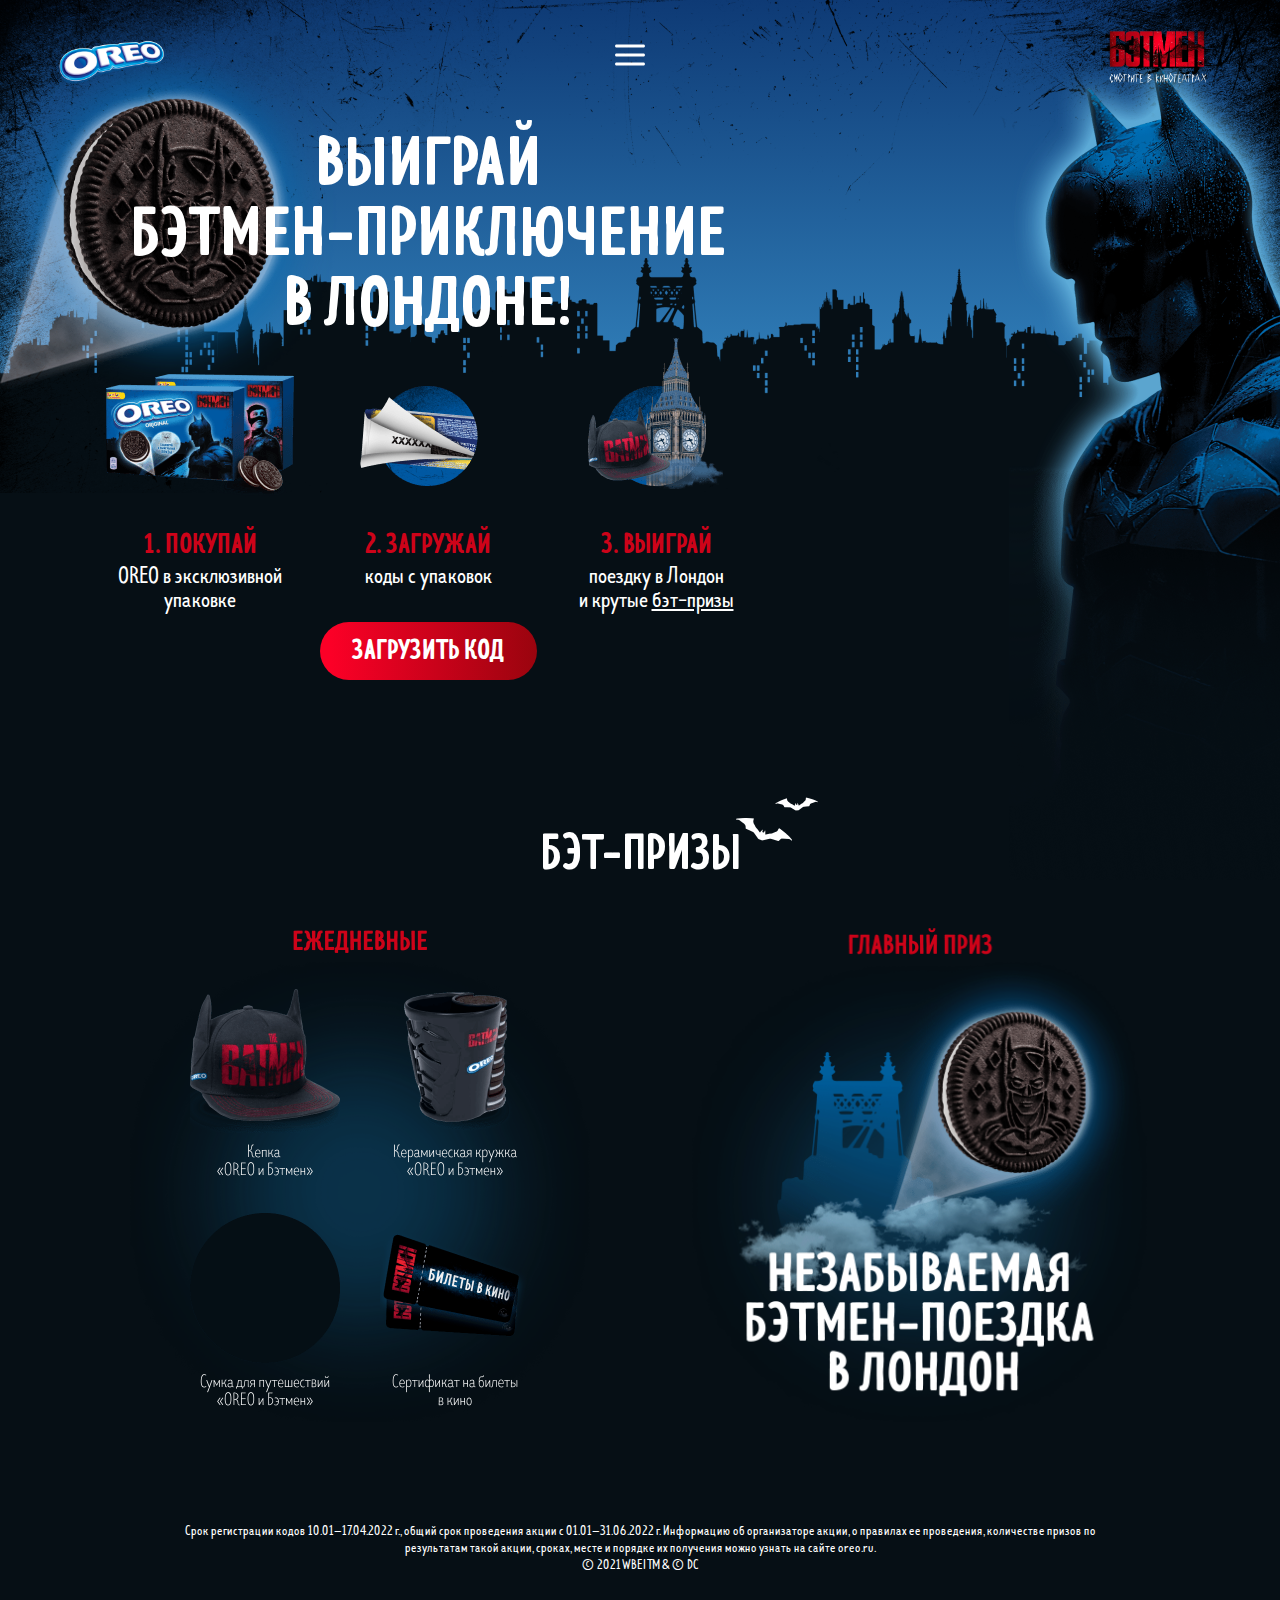
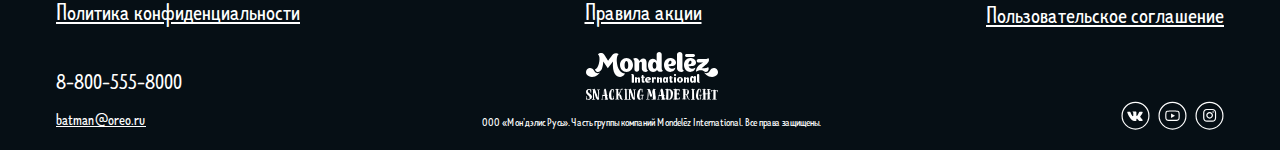
==== commit 0c4ffb6f: "changes" ====
--- a/index.html
+++ b/index.html
@@ -67,13 +67,13 @@
       <div class="header-content">
         <div class="header-content__info">
           <p class="header-content__text1">выиграй <br>бэтмен-приключение <br>в лондоне!</p>
-          <div class="steps">
+          <div id="prizes" class="steps">
             <div class="step">
               <div class="step-img">
                 <img srcset="./assets/img/steps/step1.png 1x, ./assets/img/steps/step1@2x.png 2x" alt="">
               </div>
               <div class="step-title">1. покупай</div>
-              <div class="step-text">OREO в эксклюзивной <br>упаковке</div>
+              <div class="step-text">OREO в эксклюзивной <br class="desktop-visible">упаковке</div>
             </div>
             <div class="step">
               <div class="step-img">
@@ -87,15 +87,15 @@
                 <img srcset="./assets/img/steps/step3.png 1x, ./assets/img/steps/step3@2x.png 2x" alt="">
               </div>
               <div class="step-title">3. выиграй</div>
-              <div class="step-text">поездку в Лондон <br>и крутые <a href="#prizes" class="anchor link">бэт-призы</a></div>
+              <div class="step-text">поездку в Лондон <br>и крутые <a href="#prizes2" class="anchor link">бэт-призы</a></div>
             </div>
           </div>
           <div class="btn-wrapper">
-            <button class="btn pop-op" data-popup="popup-login">зарегистрировать код</button>
+            <button class="btn pop-op" data-popup="popup-login">загрузить код</button>
           </div>
         </div>
       </div>
-      <div id="prizes" class="prizes-block wrapper">
+      <div id="prizes2" class="prizes-block wrapper">
         <div class="prizes-title-wrapper">
           <div class="prizes-title">БЭТ-ПРИЗЫ</div>
         </div>
@@ -173,12 +173,11 @@
       </button>
       <form action="/">
         <p class="popup__title">Вход</p>
-        <p class="popup__text popup__text_help"></p>
-        <input type="text" name="email" id="login" class="popup__input-text popup__input-login" placeholder="Ваш e-mail">
+        <input type="text" name="email" id="login" class="popup__input-text popup__input-login" placeholder="E-mail">
         <p class="popup__error"></p>
         <div class="popup__input-wrapper popup__input-wrapper_password">
-          <input type="text" name="password" id="password" class="popup__input-text popup__input-text_password" placeholder="Ваш пароль">
-          <a href="#" class="popup__text-link popup__text-link_get-pass pop-op" data-popup="popup-restore-password">Забыли пароль?</a>
+          <input type="text" name="password" id="password" class="popup__input-text popup__input-text_password" placeholder="Пароль">
+          <a href="#" class="popup__text-link popup__text-link_get-pass pop-op" data-popup="popup-restore-password">Не помнишь пароль?</a>
         </div>
         <p class="popup__error"></p>
         <button class="popup__btn-login btn">Войти</button>
@@ -243,7 +242,7 @@
           <label for="check-data2" class="checkbox">
             <input id="check-data2" name="check-data2" type="checkbox" required>
             <span class="checkmark"></span>
-            <span class="checkbox-text">Я соглашаюсь получать рекламную рассылку по электронной почте об акциях и продуктах компании ООО «Мон’дэлис Русь, в целях получения данной рассылки даю свое <a href="#" class="check-box-link" target="_blank">согласие</a> на обработку своих персональных данных </span>
+            <span class="checkbox-text">Я соглашаюсь получать рекламную рассылку об акциях и продуктах компании ООО «Мон’дэлис Русь, в целях получения данной рассылки даю свое <a href="#" class="check-box-link" target="_blank">согласие</a> на обработку своих персональных данных</span>
           </label>
         </div>
         <button class="popup__btn-send btn">Участвовать</button>
--- a/assets/css/all.css
+++ b/assets/css/all.css
@@ -783,6 +783,7 @@
 }
 .header__logo {
   flex-shrink: 0;
+  margin-top: 15px;
 }
 @media screen and (max-width: 1280px) {
   .header__logo {
@@ -791,6 +792,7 @@
   }
 }
 .header__logo img {
+  max-width: 180px;
   width: 100%;
   height: 100%;
   -o-object-fit: contain;
@@ -889,9 +891,10 @@
   align-items: center;
 }
 .nav__item {
-  margin-right: 20px;
+  margin: auto;
 }
 .nav__link {
+  padding: 5px 14px 3px;
   border-radius: 20px;
   color: #fff;
   font-size: 18px;
@@ -903,7 +906,6 @@
   color: #CD0319;
 }
 .nav__link_active {
-  padding: 5px 14px 3px;
   background: #060F15;
 }
 
@@ -1102,10 +1104,16 @@
 @media screen and (max-width: 768px) {
   .footer__links {
     flex-direction: column;
+    align-items: flex-start;
   }
 }
 .footer__link-item:not(:last-child) {
   margin-bottom: 5px;
+}
+@media screen and (max-width: 768px) {
+  .footer__link-item:not(:last-child) {
+    margin-bottom: 15px;
+  }
 }
 .footer__link {
   color: #fff;
@@ -1127,6 +1135,7 @@
 }
 @media screen and (max-width: 768px) {
   .footer__info {
+    position: relative;
     flex-direction: column;
     align-items: center;
   }
@@ -1138,7 +1147,11 @@
 }
 @media screen and (max-width: 768px) {
   .footer__contacts {
+    position: absolute;
+    top: -70px;
+    right: 0;
     margin-bottom: 20px;
+    align-items: flex-end;
   }
 }
 .footer__tel {
@@ -1146,10 +1159,21 @@
   color: #fff;
   font-size: 21px;
 }
+@media screen and (max-width: 768px) {
+  .footer__tel {
+    font-size: 17px;
+    margin-bottom: 10px;
+  }
+}
 .footer__mail {
   color: #fff;
   font-size: 16px;
   text-decoration: underline;
+}
+@media screen and (max-width: 768px) {
+  .footer__mail {
+    font-size: 16px;
+  }
 }
 .footer__mail:hover {
   text-decoration: none;
@@ -1191,6 +1215,13 @@
 }
 .footer .social__item:not(:last-child) {
   margin-right: 8px;
+}
+@media screen and (max-width: 768px) {
+  .footer__social {
+    position: absolute;
+    top: -110px;
+    right: 0;
+  }
 }
 .footer .social__link {
   display: block;
@@ -1500,7 +1531,7 @@
   background-size: contain;
 }
 
-@media screen and (max-width: 1366px) {
+@media screen and (max-width: 1440px) {
   .searchlight {
     top: 20px;
     width: 341px;
@@ -1550,7 +1581,7 @@
 }
 
 .flip-container.active .flipper {
-    animation: flip 5s ease-out;
+    animation: flip 3s ease-out;
     animation-fill-mode: both;
 }
 
@@ -1560,8 +1591,8 @@
     transform: rotateY(0deg);
   }
   to {
-    -webkit-transform: rotateY(-1980deg);
-    transform: rotateY(-1980deg);
+    -webkit-transform: rotateY(-900deg);
+    transform: rotateY(-900deg);
   }
 }
 
@@ -1612,4 +1643,18 @@
 
 .select2-container {
   width: 100% !important;
+}
+
+body .mobile-visible {
+    display: none;
+}
+
+@media (max-width: 768px) {
+    body .mobile-visible {
+        display: block;
+    }
+
+    body .desktop-visible {
+        display: none;
+    }
 }--- a/assets/css/home.css
+++ b/assets/css/home.css
@@ -2,8 +2,15 @@
   display: flex;
   flex-direction: column;
   position: relative;
+  padding-top: 10px;
   padding-bottom: 80px;
   overflow: hidden;
+}
+
+@media screen and (max-width: 1280px) {
+  .content {
+    padding-top: 10px;
+  }
 }
 
 .header-content {
@@ -41,7 +48,7 @@
   position: relative;
 }
 
-@media screen and (max-width: 1366px) {
+@media screen and (max-width: 1440px) {
   .header-content__info {
     max-width: 684px;
     margin-left: 30px;
@@ -64,7 +71,7 @@
   text-transform: uppercase;
 }
 
-@media screen and (max-width: 1366px) {
+@media screen and (max-width: 1440px) {
   .header-content__text1 {
     font-size: 70px;
   }
@@ -95,6 +102,7 @@
   .steps {
     flex-direction: column;
     align-items: center;
+    margin-top: 40px;
   }
 }
 
@@ -102,6 +110,17 @@
   max-width: 220px;
   width: 100%;
   margin: 0 auto;
+}
+
+@media screen and (max-width: 768px) {
+  .step {
+    max-width: 280px;
+    margin-bottom: 20px;
+  }
+
+  .step:last-child {
+    margin-bottom: 0;
+  }
 }
 
 .step-img {
@@ -111,6 +130,16 @@
   width: 180px;
   height: 151px;
   margin: 0 auto 20px;
+}
+
+.step:nth-child(3) .step-img img {
+  margin-bottom: 45px;
+}
+
+@media screen and (max-width: 768px) {
+  .step:nth-child(3) .step-img img {
+    margin-bottom: 0;
+  }
 }
 
 .step-title {
@@ -188,7 +217,7 @@
 }
 
 .prize1 {
-  background: url(../img/prize1.png) center no-repeat;
+  background: url(../img/prize1.png) center 0 no-repeat;
   background-size: contain;
 }
 
@@ -198,7 +227,20 @@
   }
 }
 
+@media screen and (max-width: 420px) {
+  .prize1 {
+    margin-bottom: 0;
+  }
+}
+
 .prize2 {
-  background: url(../img/prize2.png) center no-repeat;
+  background: url(../img/prize2.png) center 0 no-repeat;
   background-size: contain;
+}
+
+@media screen and (max-width: 420px) {
+  .prize2 {
+    height: 400px;
+    margin-top: -40px;
+  }
 }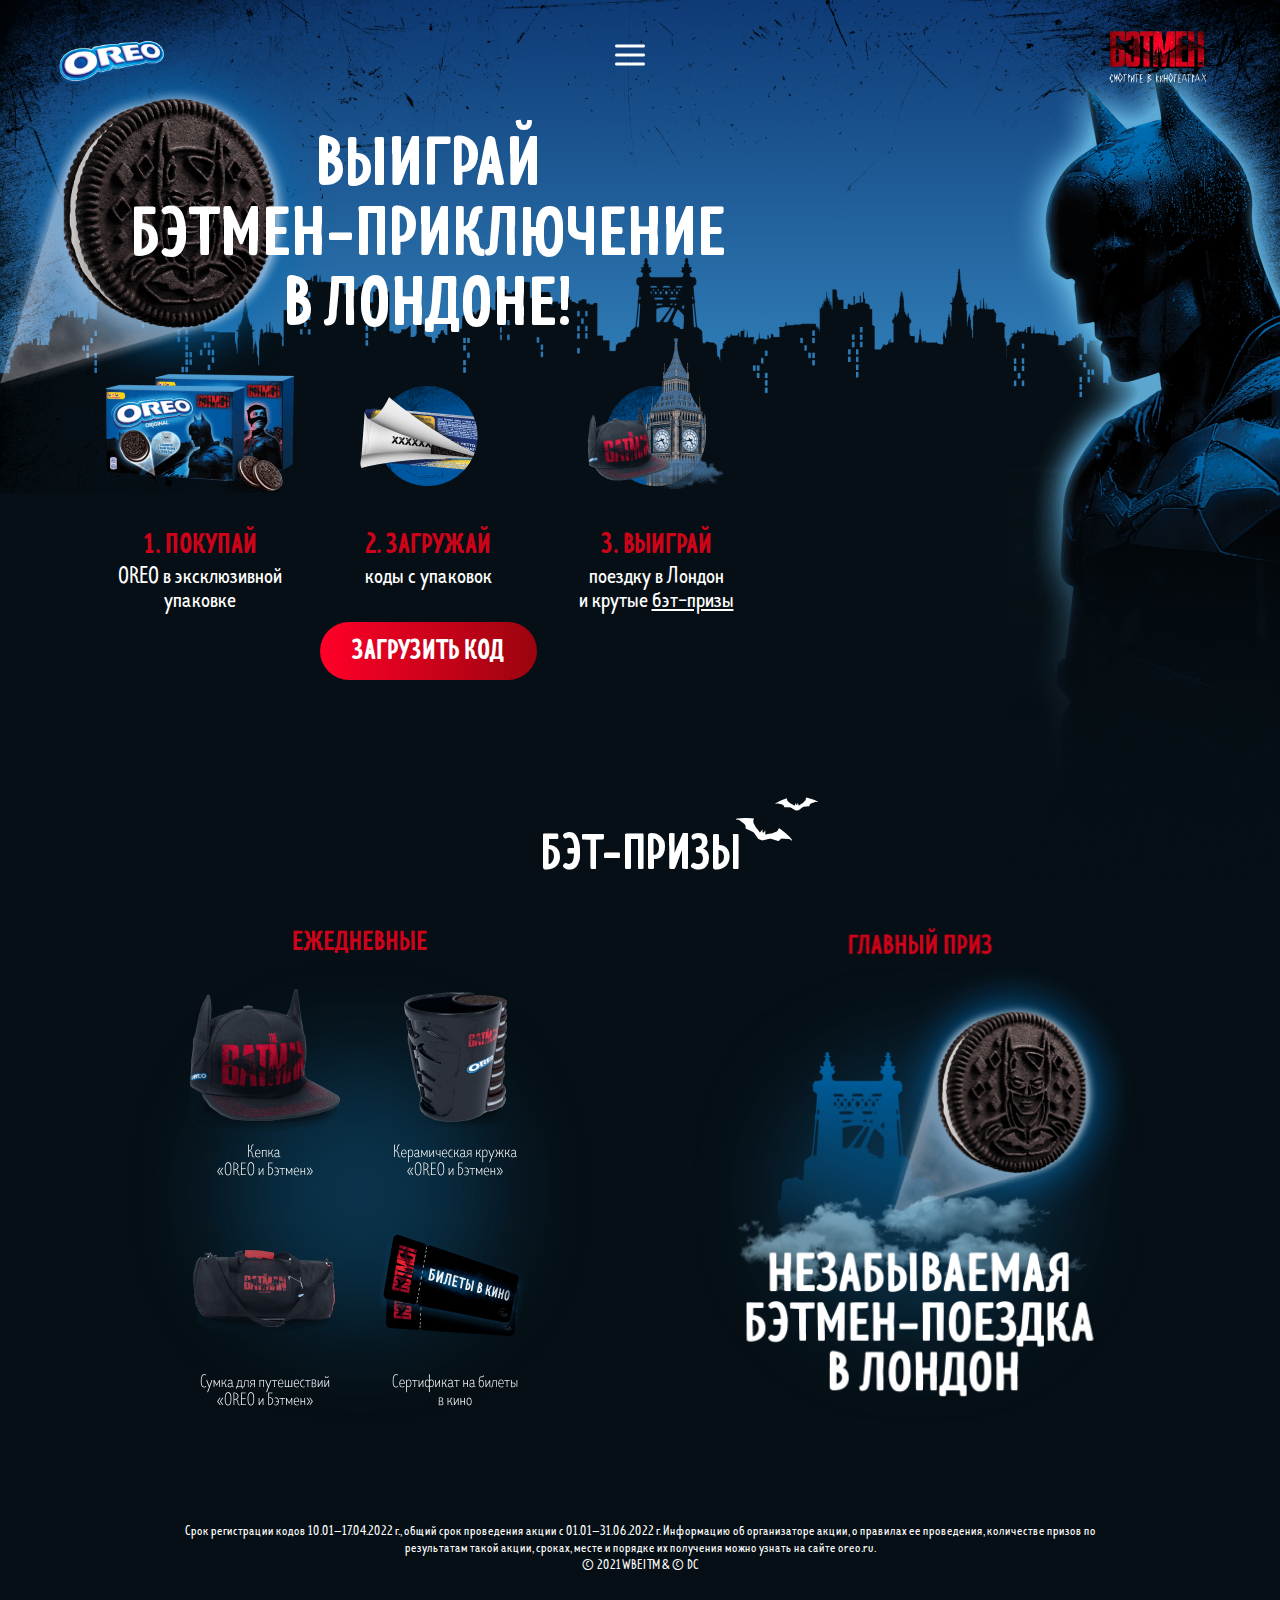
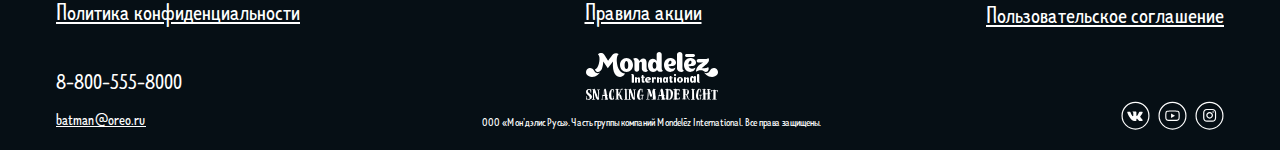
==== commit 1b7e6146: "ашч" ====
--- a/index.html
+++ b/index.html
@@ -67,7 +67,7 @@
       <div class="header-content">
         <div class="header-content__info">
           <p class="header-content__text1">выиграй <br>бэтмен-приключение <br>в лондоне!</p>
-          <div id="prizes" class="steps">
+          <div class="steps">
             <div class="step">
               <div class="step-img">
                 <img srcset="./assets/img/steps/step1.png 1x, ./assets/img/steps/step1@2x.png 2x" alt="">
@@ -87,7 +87,7 @@
                 <img srcset="./assets/img/steps/step3.png 1x, ./assets/img/steps/step3@2x.png 2x" alt="">
               </div>
               <div class="step-title">3. выиграй</div>
-              <div class="step-text">поездку в Лондон <br>и крутые <a href="#prizes2" class="anchor link">бэт-призы</a></div>
+              <div class="step-text">поездку в Лондон <br>и крутые <a href="#prizes" class="anchor link">бэт-призы</a></div>
             </div>
           </div>
           <div class="btn-wrapper">
@@ -95,7 +95,7 @@
           </div>
         </div>
       </div>
-      <div id="prizes2" class="prizes-block wrapper">
+      <div id="prizes" class="prizes-block wrapper">
         <div class="prizes-title-wrapper">
           <div class="prizes-title">БЭТ-ПРИЗЫ</div>
         </div>
--- a/assets/css/all.css
+++ b/assets/css/all.css
@@ -891,7 +891,7 @@
   align-items: center;
 }
 .nav__item {
-  margin: auto;
+  margin: 0;
 }
 .nav__link {
   padding: 5px 14px 3px;
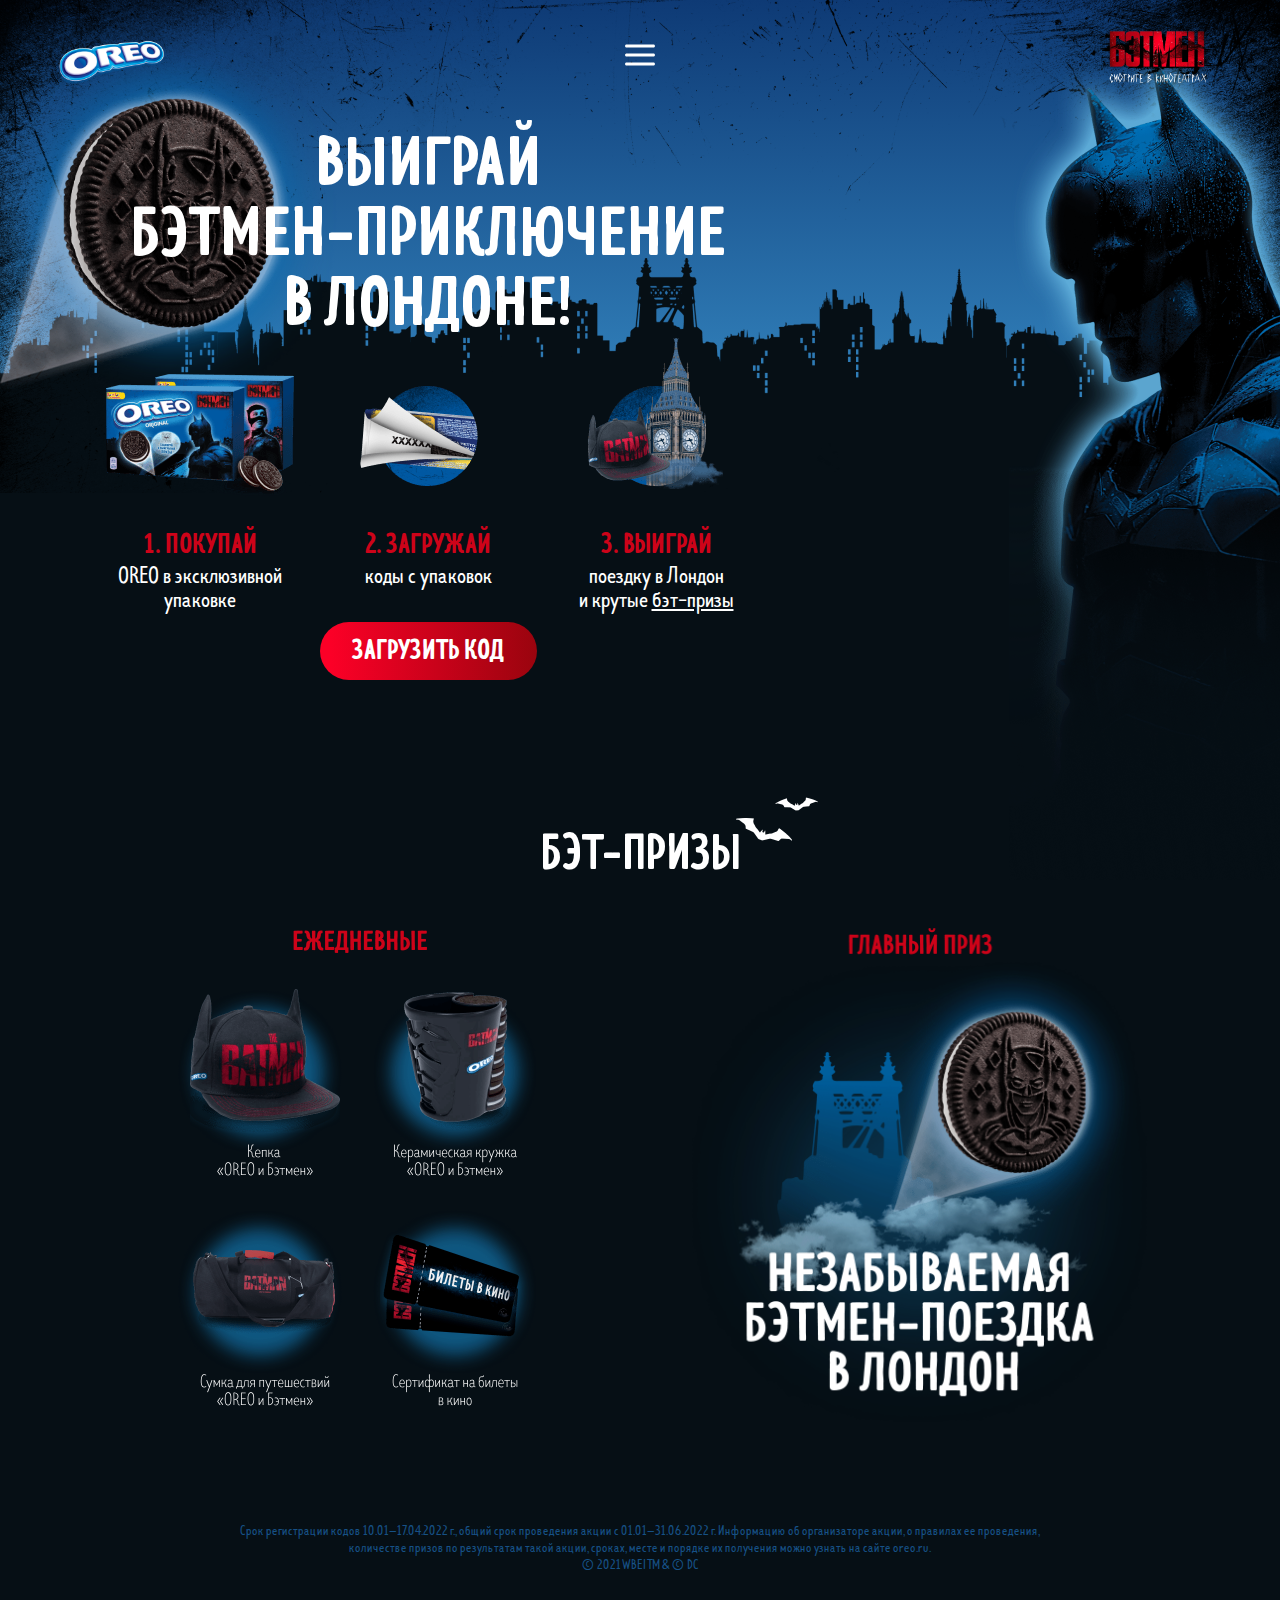
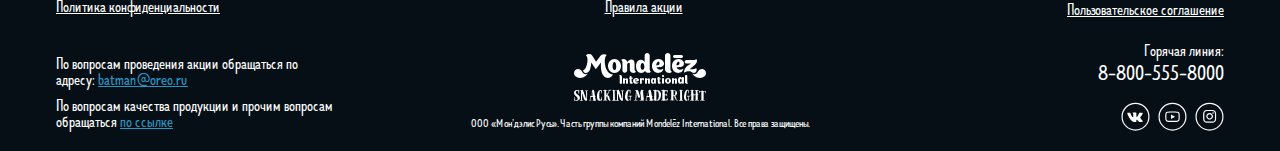
==== commit f8de587c: "changes" ====
--- a/index.html
+++ b/index.html
@@ -123,47 +123,57 @@
         </ul>
         <div class="footer__info">
           <div class="footer__contacts">
-            <a class="footer__tel" href="tel:+88005558000">8-800-555-8000</a>
-            <a class="footer__mail" href="mailto:batman@oreo.ru">batman@oreo.ru</a>
+            <div class="footer__contact">
+              По вопросам проведения акции обращаться по адресу: <a href="mailto:batman@oreo.ru" class="link">batman@oreo.ru</a>
+            </div>
+            <div class="footer__contact">
+              По вопросам качества продукции и прочим вопросам обращаться <a href="#!" class="link" target="_blank">по ссылке</a>
+            </div>
+            <!-- <a class="footer__tel" href="tel:+88005558000">8-800-555-8000</a>
+            <a class="footer__mail" href="mailto:batman@oreo.ru">batman@oreo.ru</a> -->
           </div>
           <div class="footer__rights">
             <img src="./assets/img/mondelez-logo.svg" class="footer__modelez-logo" alt="Mondelez Logo">
             <p class="footer__rights-text">ООО «Мон’дэлис Русь». Часть группы компаний Mondelēz International. Все права защищены.</p>
           </div>
-          <ul class="footer__social social">
-            <li class="social__item">
-              <a href="#" class="social__link" aria-label="Vkontakte">
-                <svg viewBox="0 0 29 30" aria-hidden="true" fill="none" xmlns="http://www.w3.org/2000/svg">
-                  <path d="M28.4 15.2184C28.4 22.8565 22.1793 29.0531 14.5 29.0531C6.82069 29.0531 0.6 22.8565 0.6 15.2184C0.6 7.58024 6.82068 1.38369 14.5 1.38369C22.1793 1.38369 28.4 7.58024 28.4 15.2184Z" stroke="white" stroke-width="1.2" />
-                  <path d="M21.3722 11.1759L18.7758 11.1759C18.6698 11.1759 18.5658 11.2074 18.4749 11.267C18.3839 11.3267 18.3094 11.4123 18.2593 11.5147C18.2593 11.5147 17.2238 13.6059 16.8912 14.3102C15.9963 16.2051 15.4169 15.6102 15.4169 14.7308L15.4169 11.6986C15.4169 11.4452 15.3251 11.2022 15.1617 11.0231C14.9983 10.8439 14.7767 10.7432 14.5456 10.7432L12.5935 10.7432C12.3276 10.7216 12.0611 10.7748 11.8193 10.8978C11.5775 11.0209 11.3684 11.2097 11.2118 11.4463C11.2118 11.4463 12.2031 11.2705 12.2031 12.7351C12.2031 13.0983 12.2201 14.143 12.2357 15.0193C12.2386 15.1485 12.2053 15.2755 12.1404 15.3832C12.0754 15.4909 11.9818 15.5742 11.8723 15.6218C11.7628 15.6694 11.6426 15.6789 11.5279 15.6492C11.4133 15.6195 11.3097 15.552 11.2312 15.4557C10.4322 14.2371 9.7703 12.9171 9.25998 11.5244C9.21616 11.4202 9.146 11.332 9.05783 11.2702C8.96966 11.2084 8.86718 11.1757 8.76255 11.1759C8.19948 11.1759 7.07272 11.1759 6.40357 11.1759C6.33868 11.1754 6.27466 11.1922 6.217 11.2248C6.15934 11.2574 6.10976 11.3049 6.07253 11.3632C6.0353 11.4215 6.01154 11.4888 6.00327 11.5594C5.995 11.63 6.00248 11.7017 6.02507 11.7684C6.74137 13.9229 9.82696 20.6935 13.3489 20.6935L14.8312 20.6935C14.9865 20.6935 15.1355 20.6258 15.2453 20.5054C15.3552 20.385 15.4169 20.2216 15.4169 20.0513L15.4169 19.0698C15.4169 18.9467 15.4497 18.8262 15.5114 18.7233C15.573 18.6204 15.6608 18.5395 15.7638 18.4906C15.8669 18.4418 15.9808 18.427 16.0914 18.4482C16.202 18.4694 16.3045 18.5256 16.3864 18.6099L18.1606 20.4379C18.32 20.6021 18.5304 20.6935 18.7491 20.6935L21.079 20.6935C22.2027 20.6935 22.2027 19.8384 21.5901 19.1768C21.1589 18.7111 19.603 16.9128 19.603 16.9128C19.4697 16.7614 19.3902 16.5628 19.3789 16.3528C19.3676 16.1428 19.4251 15.9352 19.5411 15.7677C20.044 15.042 20.8666 13.854 21.2155 13.3451C21.6924 12.6495 22.5554 11.1759 21.3722 11.1759Z" fill="white" />
-                </svg>
-              </a>
-            </li>
-            <li class="social__item">
-              <a href="#" class="social__link" aria-label="Youtube">
-                <svg viewBox="0 0 29 30" aria-hidden="true" fill="none" xmlns="http://www.w3.org/2000/svg">
-                  <path d="M28.4 15.2186C28.4 22.8567 22.1793 29.0533 14.5 29.0533C6.82069 29.0533 0.6 22.8567 0.6 15.2186C0.6 7.58044 6.82068 1.38389 14.5 1.38389C22.1793 1.38389 28.4 7.58044 28.4 15.2186Z" stroke="white" stroke-width="1.2" />
-                  <path d="M14.4993 20.6939H14.4964C14.0443 20.6909 10.0434 20.6553 8.90735 20.344C8.11479 20.1275 7.48954 19.4989 7.27526 18.6983C6.97878 17.5715 6.99933 15.4069 6.99933 15.232C6.99933 15.06 6.97878 12.8776 7.27526 11.742V11.739C7.48661 10.9473 8.12653 10.2979 8.90442 10.0815C8.90735 10.0815 8.90735 10.0815 8.91029 10.0785C10.0316 9.78197 14.0414 9.74639 14.4935 9.74342H14.5023C14.9573 9.74639 18.97 9.78197 20.0913 10.0933C20.8809 10.3068 21.5062 10.9384 21.7205 11.739C22.0287 12.8747 21.9993 15.063 21.9964 15.2468C21.9993 15.4277 22.0169 17.5745 21.7205 18.7072V18.7102C21.5062 19.5108 20.8809 20.1424 20.0884 20.3558H20.0854C18.9641 20.6524 14.9543 20.6909 14.5023 20.6939C14.5023 20.6939 14.4993 20.6939 14.4993 20.6939ZM8.40833 12.0474C8.14708 13.0496 8.1735 15.2053 8.1735 15.2261V15.2409C8.16469 15.8399 8.19404 17.5715 8.40833 18.3899C8.51401 18.7813 8.82222 19.0927 9.21264 19.1994C10.0492 19.4277 13.3075 19.4989 14.4993 19.5078C15.694 19.4989 18.9582 19.4307 19.789 19.2113C20.1794 19.1045 20.4876 18.7932 20.5903 18.4018C20.8075 17.5686 20.834 15.8458 20.8252 15.2528C20.8252 15.2468 20.8252 15.2409 20.8252 15.235C20.8369 14.6301 20.8134 12.8776 20.5903 12.0503V12.0474C20.4847 11.653 20.1764 11.3417 19.786 11.2349C18.9582 11.0066 15.694 10.9354 14.4993 10.9265C13.3046 10.9354 10.0463 11.0036 9.21264 11.2231C8.8281 11.3328 8.51401 11.653 8.40833 12.0474ZM13.0052 17.616V12.8213L17.106 15.2172L13.0052 17.616Z" fill="white" />
-                </svg>
-              </a>
-            </li>
-            <li class="social__item">
-              <a href="#" class="social__link" aria-label="Instagram">
-                <svg viewBox="0 0 29 30" aria-hidden="true" fill="none" xmlns="http://www.w3.org/2000/svg">
-                  <path d="M28.4 15.2184C28.4 22.8565 22.1793 29.0531 14.5 29.0531C6.82069 29.0531 0.6 22.8565 0.6 15.2184C0.6 7.58024 6.82068 1.38369 14.5 1.38369C22.1793 1.38369 28.4 7.58024 28.4 15.2184Z" stroke="white" stroke-width="1.2" />
-                  <path d="M14.6292 11.3735C12.7334 11.3735 11.1626 12.9103 11.1626 14.8246C11.1626 16.7388 12.7063 18.2756 14.6292 18.2756C16.5521 18.2756 18.0958 16.7119 18.0958 14.8246C18.0958 12.9373 16.525 11.3735 14.6292 11.3735ZM14.6292 17.0354C13.4105 17.0354 12.4084 16.0378 12.4084 14.8246C12.4084 13.6113 13.4105 12.6138 14.6292 12.6138C15.8479 12.6138 16.85 13.6113 16.85 14.8246C16.85 16.0378 15.8479 17.0354 14.6292 17.0354Z" fill="white" />
-                  <path d="M18.2312 12.0745C18.665 12.0745 19.0166 11.7244 19.0166 11.2926C19.0166 10.8608 18.665 10.5107 18.2312 10.5107C17.7974 10.5107 17.4458 10.8608 17.4458 11.2926C17.4458 11.7244 17.7974 12.0745 18.2312 12.0745Z" fill="white" />
-                  <path d="M20.2625 9.27045C19.5583 8.5425 18.5563 8.16504 17.4188 8.16504L11.8396 8.16504C9.48342 8.16504 7.9126 9.72879 7.9126 12.0744L7.9126 17.6015C7.9126 18.7608 8.29176 19.7584 9.05009 20.4863C9.78133 21.1873 10.7563 21.5378 11.8667 21.5378L17.3917 21.5378C18.5563 21.5378 19.5313 21.1603 20.2354 20.4863C20.9667 19.7853 21.3458 18.7878 21.3458 17.6284L21.3458 12.0744C21.3458 10.942 20.9667 9.97144 20.2625 9.27045ZM20.1542 17.6284C20.1542 18.4642 19.8563 19.1382 19.3688 19.5966C18.8813 20.0549 18.2042 20.2976 17.3917 20.2976L11.8667 20.2976C11.0542 20.2976 10.3772 20.0549 9.88967 19.5966C9.40217 19.1113 9.15842 18.4373 9.15842 17.6015L9.15842 12.0744C9.15842 11.2656 9.40217 10.5915 9.88967 10.1062C10.3501 9.64791 11.0542 9.40525 11.8667 9.40525L17.4459 9.40525C18.2583 9.40525 18.9354 9.64791 19.4229 10.1332C19.8833 10.6185 20.1542 11.2925 20.1542 12.0744L20.1542 17.6284Z" fill="white" />
-                </svg>
-              </a>
-            </li>
-          </ul>
+          <div class="footer__social-wrapper">
+            <div class="footer__tel-label">Горячая линия:</div>
+            <a class="footer__tel" href="tel:+88005558000">8-800-555-8000</a>
+            <ul class="footer__social social">
+              <li class="social__item">
+                <a href="#" class="social__link" aria-label="Vkontakte">
+                  <svg viewBox="0 0 29 30" aria-hidden="true" fill="none" xmlns="http://www.w3.org/2000/svg">
+                    <path d="M28.4 15.2184C28.4 22.8565 22.1793 29.0531 14.5 29.0531C6.82069 29.0531 0.6 22.8565 0.6 15.2184C0.6 7.58024 6.82068 1.38369 14.5 1.38369C22.1793 1.38369 28.4 7.58024 28.4 15.2184Z" stroke="white" stroke-width="1.2" />
+                    <path d="M21.3722 11.1759L18.7758 11.1759C18.6698 11.1759 18.5658 11.2074 18.4749 11.267C18.3839 11.3267 18.3094 11.4123 18.2593 11.5147C18.2593 11.5147 17.2238 13.6059 16.8912 14.3102C15.9963 16.2051 15.4169 15.6102 15.4169 14.7308L15.4169 11.6986C15.4169 11.4452 15.3251 11.2022 15.1617 11.0231C14.9983 10.8439 14.7767 10.7432 14.5456 10.7432L12.5935 10.7432C12.3276 10.7216 12.0611 10.7748 11.8193 10.8978C11.5775 11.0209 11.3684 11.2097 11.2118 11.4463C11.2118 11.4463 12.2031 11.2705 12.2031 12.7351C12.2031 13.0983 12.2201 14.143 12.2357 15.0193C12.2386 15.1485 12.2053 15.2755 12.1404 15.3832C12.0754 15.4909 11.9818 15.5742 11.8723 15.6218C11.7628 15.6694 11.6426 15.6789 11.5279 15.6492C11.4133 15.6195 11.3097 15.552 11.2312 15.4557C10.4322 14.2371 9.7703 12.9171 9.25998 11.5244C9.21616 11.4202 9.146 11.332 9.05783 11.2702C8.96966 11.2084 8.86718 11.1757 8.76255 11.1759C8.19948 11.1759 7.07272 11.1759 6.40357 11.1759C6.33868 11.1754 6.27466 11.1922 6.217 11.2248C6.15934 11.2574 6.10976 11.3049 6.07253 11.3632C6.0353 11.4215 6.01154 11.4888 6.00327 11.5594C5.995 11.63 6.00248 11.7017 6.02507 11.7684C6.74137 13.9229 9.82696 20.6935 13.3489 20.6935L14.8312 20.6935C14.9865 20.6935 15.1355 20.6258 15.2453 20.5054C15.3552 20.385 15.4169 20.2216 15.4169 20.0513L15.4169 19.0698C15.4169 18.9467 15.4497 18.8262 15.5114 18.7233C15.573 18.6204 15.6608 18.5395 15.7638 18.4906C15.8669 18.4418 15.9808 18.427 16.0914 18.4482C16.202 18.4694 16.3045 18.5256 16.3864 18.6099L18.1606 20.4379C18.32 20.6021 18.5304 20.6935 18.7491 20.6935L21.079 20.6935C22.2027 20.6935 22.2027 19.8384 21.5901 19.1768C21.1589 18.7111 19.603 16.9128 19.603 16.9128C19.4697 16.7614 19.3902 16.5628 19.3789 16.3528C19.3676 16.1428 19.4251 15.9352 19.5411 15.7677C20.044 15.042 20.8666 13.854 21.2155 13.3451C21.6924 12.6495 22.5554 11.1759 21.3722 11.1759Z" fill="white" />
+                  </svg>
+                </a>
+              </li>
+              <li class="social__item">
+                <a href="#" class="social__link" aria-label="Youtube">
+                  <svg viewBox="0 0 29 30" aria-hidden="true" fill="none" xmlns="http://www.w3.org/2000/svg">
+                    <path d="M28.4 15.2186C28.4 22.8567 22.1793 29.0533 14.5 29.0533C6.82069 29.0533 0.6 22.8567 0.6 15.2186C0.6 7.58044 6.82068 1.38389 14.5 1.38389C22.1793 1.38389 28.4 7.58044 28.4 15.2186Z" stroke="white" stroke-width="1.2" />
+                    <path d="M14.4993 20.6939H14.4964C14.0443 20.6909 10.0434 20.6553 8.90735 20.344C8.11479 20.1275 7.48954 19.4989 7.27526 18.6983C6.97878 17.5715 6.99933 15.4069 6.99933 15.232C6.99933 15.06 6.97878 12.8776 7.27526 11.742V11.739C7.48661 10.9473 8.12653 10.2979 8.90442 10.0815C8.90735 10.0815 8.90735 10.0815 8.91029 10.0785C10.0316 9.78197 14.0414 9.74639 14.4935 9.74342H14.5023C14.9573 9.74639 18.97 9.78197 20.0913 10.0933C20.8809 10.3068 21.5062 10.9384 21.7205 11.739C22.0287 12.8747 21.9993 15.063 21.9964 15.2468C21.9993 15.4277 22.0169 17.5745 21.7205 18.7072V18.7102C21.5062 19.5108 20.8809 20.1424 20.0884 20.3558H20.0854C18.9641 20.6524 14.9543 20.6909 14.5023 20.6939C14.5023 20.6939 14.4993 20.6939 14.4993 20.6939ZM8.40833 12.0474C8.14708 13.0496 8.1735 15.2053 8.1735 15.2261V15.2409C8.16469 15.8399 8.19404 17.5715 8.40833 18.3899C8.51401 18.7813 8.82222 19.0927 9.21264 19.1994C10.0492 19.4277 13.3075 19.4989 14.4993 19.5078C15.694 19.4989 18.9582 19.4307 19.789 19.2113C20.1794 19.1045 20.4876 18.7932 20.5903 18.4018C20.8075 17.5686 20.834 15.8458 20.8252 15.2528C20.8252 15.2468 20.8252 15.2409 20.8252 15.235C20.8369 14.6301 20.8134 12.8776 20.5903 12.0503V12.0474C20.4847 11.653 20.1764 11.3417 19.786 11.2349C18.9582 11.0066 15.694 10.9354 14.4993 10.9265C13.3046 10.9354 10.0463 11.0036 9.21264 11.2231C8.8281 11.3328 8.51401 11.653 8.40833 12.0474ZM13.0052 17.616V12.8213L17.106 15.2172L13.0052 17.616Z" fill="white" />
+                  </svg>
+                </a>
+              </li>
+              <li class="social__item">
+                <a href="#" class="social__link" aria-label="Instagram">
+                  <svg viewBox="0 0 29 30" aria-hidden="true" fill="none" xmlns="http://www.w3.org/2000/svg">
+                    <path d="M28.4 15.2184C28.4 22.8565 22.1793 29.0531 14.5 29.0531C6.82069 29.0531 0.6 22.8565 0.6 15.2184C0.6 7.58024 6.82068 1.38369 14.5 1.38369C22.1793 1.38369 28.4 7.58024 28.4 15.2184Z" stroke="white" stroke-width="1.2" />
+                    <path d="M14.6292 11.3735C12.7334 11.3735 11.1626 12.9103 11.1626 14.8246C11.1626 16.7388 12.7063 18.2756 14.6292 18.2756C16.5521 18.2756 18.0958 16.7119 18.0958 14.8246C18.0958 12.9373 16.525 11.3735 14.6292 11.3735ZM14.6292 17.0354C13.4105 17.0354 12.4084 16.0378 12.4084 14.8246C12.4084 13.6113 13.4105 12.6138 14.6292 12.6138C15.8479 12.6138 16.85 13.6113 16.85 14.8246C16.85 16.0378 15.8479 17.0354 14.6292 17.0354Z" fill="white" />
+                    <path d="M18.2312 12.0745C18.665 12.0745 19.0166 11.7244 19.0166 11.2926C19.0166 10.8608 18.665 10.5107 18.2312 10.5107C17.7974 10.5107 17.4458 10.8608 17.4458 11.2926C17.4458 11.7244 17.7974 12.0745 18.2312 12.0745Z" fill="white" />
+                    <path d="M20.2625 9.27045C19.5583 8.5425 18.5563 8.16504 17.4188 8.16504L11.8396 8.16504C9.48342 8.16504 7.9126 9.72879 7.9126 12.0744L7.9126 17.6015C7.9126 18.7608 8.29176 19.7584 9.05009 20.4863C9.78133 21.1873 10.7563 21.5378 11.8667 21.5378L17.3917 21.5378C18.5563 21.5378 19.5313 21.1603 20.2354 20.4863C20.9667 19.7853 21.3458 18.7878 21.3458 17.6284L21.3458 12.0744C21.3458 10.942 20.9667 9.97144 20.2625 9.27045ZM20.1542 17.6284C20.1542 18.4642 19.8563 19.1382 19.3688 19.5966C18.8813 20.0549 18.2042 20.2976 17.3917 20.2976L11.8667 20.2976C11.0542 20.2976 10.3772 20.0549 9.88967 19.5966C9.40217 19.1113 9.15842 18.4373 9.15842 17.6015L9.15842 12.0744C9.15842 11.2656 9.40217 10.5915 9.88967 10.1062C10.3501 9.64791 11.0542 9.40525 11.8667 9.40525L17.4459 9.40525C18.2583 9.40525 18.9354 9.64791 19.4229 10.1332C19.8833 10.6185 20.1542 11.2925 20.1542 12.0744L20.1542 17.6284Z" fill="white" />
+                  </svg>
+                </a>
+              </li>
+            </ul>
+          </div>
         </div>
       </div>
     </footer>
   </div>
   <!-- Popup login -->
-  <div id="popup-login" class="popup">
+  <div id="popup-login" class="popup popup-login">
     <div class="popup__wrap">
       <button class="popup__close close-popup js-close-popup" aria-label="Close Popup">
         <svg viewBox="0 0 20 20" fill="none" xmlns="http://www.w3.org/2000/svg">
@@ -187,7 +197,7 @@
     </div>
   </div>
   <!-- Popup restore-password -->
-  <div id="popup-restore-password" class="popup">
+  <div id="popup-restore-password" class="popup popup-restore-password">
     <div class="popup__wrap">
       <button class="popup__close close-popup js-close-popup" aria-label="Close Popup">
         <svg viewBox="0 0 20 20" fill="none" xmlns="http://www.w3.org/2000/svg">
@@ -204,7 +214,7 @@
     </div>
   </div>
   <!-- Popup registration -->
-  <div id="popup-registration" class="popup">
+  <div id="popup-registration" class="popup popup-registration">
     <div class="popup__wrap">
       <button class="popup__close close-popup js-close-popup" aria-label="Close Popup">
         <svg viewBox="0 0 20 20" fill="none" xmlns="http://www.w3.org/2000/svg">
@@ -250,7 +260,7 @@
     </div>
   </div>
   <!-- Popup registration confirm -->
-  <div id="popup-registration-confirm" class="popup">
+  <div id="popup-registration-confirm" class="popup popup-registration-confirm">
     <div class="popup__wrap">
       <button class="popup__close close-popup js-close-popup" aria-label="Close Popup">
         <svg viewBox="0 0 20 20" fill="none" xmlns="http://www.w3.org/2000/svg">
@@ -264,7 +274,7 @@
     </div>
   </div>
   <!-- Popup register code -->
-  <div id="popup-register-code" class="popup">
+  <div id="popup-register-code" class="popup popup-register-code">
     <div class="popup__wrap">
       <button class="popup__close close-popup js-close-popup" aria-label="Close Popup">
         <svg viewBox="0 0 20 20" fill="none" xmlns="http://www.w3.org/2000/svg">
@@ -282,7 +292,7 @@
     </div>
   </div>
   <!-- Popup where find code -->
-  <div id="popup-where-find-code" class="popup">
+  <div id="popup-where-find-code" class="popup popup-where-find-code">
     <div class="popup__wrap">
       <button class="popup__close close-popup js-close-popup" aria-label="Close Popup">
         <svg viewBox="0 0 20 20" fill="none" xmlns="http://www.w3.org/2000/svg">
@@ -299,7 +309,7 @@
     </div>
   </div>
   <!-- Popup text -->
-  <div id="popup-text" class="popup">
+  <div id="popup-text" class="popup popup-text">
     <div class="popup__wrap">
       <button class="popup__close close-popup js-close-popup" aria-label="Close Popup">
         <svg viewBox="0 0 20 20" fill="none" xmlns="http://www.w3.org/2000/svg">
--- a/assets/css/all.css
+++ b/assets/css/all.css
@@ -391,129 +391,129 @@
   background-size: contain;
 }
 
-#popup-register-code .popup__btn-where-to-find {
+.popup-register-code .popup__btn-where-to-find {
   margin-top: 10px;
   margin-bottom: 30px;
 }
 
-#popup-code-accepted .popup__text {
+.popup-code-accepted .popup__text {
   margin-bottom: 50px;
 }
 
-#popup-where-find-code .popup__text {
+.popup-where-find-code .popup__text {
   max-width: 180px;
   margin-bottom: 35px;
 }
-#popup-where-find-code .popup__img {
+.popup-where-find-code .popup__img {
   margin-bottom: 30px;
   transform: rotate(3deg);
 }
 
-#popup-add-friend .popup__text {
+.popup-add-friend .popup__text {
   margin-bottom: 40px;
 }
 
-#popup-add-friend-request-send .popup__text {
+.popup-add-friend-request-send .popup__text {
   max-width: 250px;
   margin-bottom: 30px;
 }
 
-#popup-add-friend-input .popup__input-text {
+.popup-add-friend-input .popup__input-text {
   margin-bottom: 25px;
 }
 
-#popup-team-score .popup__score {
-  margin-bottom: 30px;
-}
-#popup-team-score .popup__text {
+.popup-team-score .popup__score {
+  margin-bottom: 30px;
+}
+.popup-team-score .popup__text {
   margin-bottom: 30px;
   line-height: 1.1;
   font-size: 28px;
 }
 
-#popup-my-score .popup__score {
-  margin-bottom: 30px;
-}
-#popup-my-score .popup__text {
+.popup-my-score .popup__score {
+  margin-bottom: 30px;
+}
+.popup-my-score .popup__text {
   margin-bottom: 30px;
   line-height: 1.1;
   font-size: 28px;
 }
 
-#popup-my-team .popup__text {
+.popup-my-team .popup__text {
   margin-bottom: 50px;
 }
 
-#popup-get-prize .popup__title {
+.popup-get-prize .popup__title {
   margin-bottom: 5px;
 }
-#popup-get-prize .text-primary,
-#popup-get-prize-address .text-primary,
-#popup-lose-prize .text-primary {
+.popup-get-prize .text-primary,
+.popup-get-prize-address .text-primary,
+.popup-lose-prize .text-primary {
   font-size: 24px;
 }
-#popup-get-prize .text-secondary {
+.popup-get-prize .text-secondary {
   margin-bottom: 5px;
   font-size: 16px;
   line-height: 1.3;
 }
-#popup-get-prize .popup__link {
+.popup-get-prize .popup__link {
   font-size: 16px;
   text-decoration: underline;
 }
-#popup-get-prize .popup__btn-send {
+.popup-get-prize .popup__btn-send {
   margin: 20px auto;
 }
 
-#popup-registration .popup__input-text {
+.popup-registration .popup__input-text {
   margin-bottom: 10px;
 }
-#popup-registration .popup__input-text_last-name, #popup-registration .popup__input-text_phone, #popup-get-prize-address .popup__input-text_last-name, #popup-get-prize-address .popup__input-text_phone {
-  margin-bottom: 30px;
-}
-#popup-registration .popup__checkbox_rules {
+.popup-registration .popup__input-text_last-name, .popup-registration .popup__input-text_phone, .popup-get-prize-address .popup__input-text_last-name, .popup-get-prize-address .popup__input-text_phone {
+  margin-bottom: 30px;
+}
+.popup-registration .popup__checkbox_rules {
   margin-bottom: 15px;
 }
-#popup-registration .popup__checkbox_my-data {
-  margin-bottom: 30px;
-}
-#popup-registration .popup__checkbox_action {
-  margin-bottom: 30px;
-}
-
-#popup-registration-confirm .popup__text {
-  margin-bottom: 30px;
-}
-
-#popup-login .popup__text_help {
+.popup-registration .popup__checkbox_my-data {
+  margin-bottom: 30px;
+}
+.popup-registration .popup__checkbox_action {
+  margin-bottom: 30px;
+}
+
+.popup-registration-confirm .popup__text {
+  margin-bottom: 30px;
+}
+
+.popup-login .popup__text_help {
   margin-bottom: 20px;
 }
-#popup-login .popup__input-login {
+.popup-login .popup__input-login {
   margin-bottom: 10px;
 }
-#popup-login .popup__input-wrapper_password {
+.popup-login .popup__input-wrapper_password {
   position: relative;
   margin-bottom: 30px;
 }
-#popup-login .popup__input-text_password {
+.popup-login .popup__input-text_password {
   padding-right: 100px;
 }
-#popup-login .popup__text-link_get-pass {
+.popup-login .popup__text-link_get-pass {
   position: absolute;
   top: 50%;
   right: 10px;
   transform: translateY(-50%);
   color: #CD0319;
 }
-#popup-login .popup__btn-login {
+.popup-login .popup__btn-login {
   margin: 0 auto;
   margin-bottom: 20px;
   font-size: 20px;
 }
-#popup-login .popup__text_help2 {
+.popup-login .popup__text_help2 {
   margin-bottom: 5px;
 }
-#popup-login .popup__link-register {
+.popup-login .popup__link-register {
   margin: 0 auto;
   font-size: 21px;
   text-align: center;
@@ -521,28 +521,28 @@
   text-transform: uppercase;
 }
 
-#popup-join-team-done .popup__svg-icon {
+.popup-join-team-done .popup__svg-icon {
   margin-bottom: 23px;
 }
-#popup-join-team-done .popup__text {
+.popup-join-team-done .popup__text {
   font-size: 24px;
 }
-#popup-join-team-done .popup__text_1 {
+.popup-join-team-done .popup__text_1 {
   margin-bottom: 25px;
 }
-#popup-join-team-done .popup__text_2 {
-  margin-bottom: 30px;
-}
-
-#popup-join-team-ask .popup__text_1 {
+.popup-join-team-done .popup__text_2 {
+  margin-bottom: 30px;
+}
+
+.popup-join-team-ask .popup__text_1 {
   margin-bottom: 20px;
   font-size: 24px;
 }
-#popup-join-team-ask .popup__text_2 {
+.popup-join-team-ask .popup__text_2 {
   margin-bottom: 30px;
   font-size: 18px;
 }
-#popup-join-team-ask .referrer {
+.popup-join-team-ask .referrer {
   width: 200px;
   margin-bottom: 20px;
   padding: 10px 20px;
@@ -550,29 +550,29 @@
   background-color: #fff;
   color: #0041FF;
 }
-#popup-join-team-ask .referrer-name {
+.popup-join-team-ask .referrer-name {
   margin-bottom: 5px;
   font-size: 24px;
 }
-#popup-join-team-ask .referrer-score {
+.popup-join-team-ask .referrer-score {
   font-size: 16px;
 }
-#popup-join-team-ask .referrer-score .color-pink {
+.popup-join-team-ask .referrer-score .color-pink {
   color: #FC18D6;
   font-weight: 700;
 }
 
-#popup-invite-1 .popup__text,
-#popup-invite-2 .popup__text {
+.popup-invite-1 .popup__text,
+.popup-invite-2 .popup__text {
   margin-bottom: 15px;
   font-size: 24px;
 }
-#popup-invite-1 .popup__text .text-bold,
-#popup-invite-2 .popup__text .text-bold {
+.popup-invite-1 .popup__text .text-bold,
+.popup-invite-2 .popup__text .text-bold {
   font-weight: 700;
 }
-#popup-invite-1 .invite-list,
-#popup-invite-2 .invite-list {
+.popup-invite-1 .invite-list,
+.popup-invite-2 .invite-list {
   width: calc(100% + 70px);
   margin-bottom: 20px;
   padding: 0 45px;
@@ -580,145 +580,145 @@
   color: #0041FF;
 }
 @media screen and (max-width: 480px) {
-  #popup-invite-1 .invite-list,
-#popup-invite-2 .invite-list {
+  .popup-invite-1 .invite-list,
+.popup-invite-2 .invite-list {
     padding: 0 25px;
   }
 }
-#popup-invite-1 .invite-list__item,
-#popup-invite-2 .invite-list__item {
+.popup-invite-1 .invite-list__item,
+.popup-invite-2 .invite-list__item {
   display: flex;
   justify-content: space-between;
   align-items: center;
   height: 80px;
 }
-#popup-invite-1 .invite-list__item:not(:last-child),
-#popup-invite-2 .invite-list__item:not(:last-child) {
+.popup-invite-1 .invite-list__item:not(:last-child),
+.popup-invite-2 .invite-list__item:not(:last-child) {
   border-bottom: 1px solid #C4C4C4;
 }
-#popup-invite-1 .invite-list__name,
-#popup-invite-2 .invite-list__name {
+.popup-invite-1 .invite-list__name,
+.popup-invite-2 .invite-list__name {
   margin-bottom: 5px;
   font-size: 24px;
 }
-#popup-invite-1 .invite-list__score,
-#popup-invite-2 .invite-list__score {
+.popup-invite-1 .invite-list__score,
+.popup-invite-2 .invite-list__score {
   font-size: 16px;
 }
-#popup-invite-1 .invite-list__score .color-pink,
-#popup-invite-2 .invite-list__score .color-pink {
+.popup-invite-1 .invite-list__score .color-pink,
+.popup-invite-2 .invite-list__score .color-pink {
   color: #FC18D6;
   font-weight: 700;
 }
-#popup-invite-1 .invite-list__btn-join,
-#popup-invite-2 .invite-list__btn-join {
+.popup-invite-1 .invite-list__btn-join,
+.popup-invite-2 .invite-list__btn-join {
   padding: 9px 20px;
   font-size: 14px;
 }
-#popup-invite-1 .invite-list__btn-join[disabled],
-#popup-invite-2 .invite-list__btn-join[disabled] {
+.popup-invite-1 .invite-list__btn-join[disabled],
+.popup-invite-2 .invite-list__btn-join[disabled] {
   background-color: #DCDCDC;
   pointer-events: none;
 }
-#popup-invite-1 .invite-list__btn-close,
-#popup-invite-2 .invite-list__btn-close {
+.popup-invite-1 .invite-list__btn-close,
+.popup-invite-2 .invite-list__btn-close {
   font-size: 20px;
 }
 
-#popup-leave-team .popup__text {
+.popup-leave-team .popup__text {
   margin-bottom: 40px;
   font-size: 18px;
 }
-#popup-leave-team .popup__btn-leave {
+.popup-leave-team .popup__btn-leave {
   margin-bottom: 35px;
   font-size: 20px;
 }
-#popup-leave-team .popup__link {
+.popup-leave-team .popup__link {
   color: #fff;
   font-size: 20px;
   font-weight: 700;
   text-transform: uppercase;
   text-decoration: underline;
 }
-#popup-leave-team .popup__link:hover {
+.popup-leave-team .popup__link:hover {
   color: #FC18D6;
 }
 
-#popup-add-points .popup__text {
+.popup-add-points .popup__text {
   margin-bottom: 40px;
   font-size: 18px;
 }
-#popup-add-points .popup__input-num {
+.popup-add-points .popup__input-num {
   display: flex;
   align-items: center;
   margin-bottom: 40px;
 }
-#popup-add-points .popup__input-text_points {
+.popup-add-points .popup__input-text_points {
   color: #02284A;
   font-size: 24px;
   font-weight: 700;
   text-align: center;
 }
-#popup-add-points .popup__input-text_points::-moz-placeholder {
+.popup-add-points .popup__input-text_points::-moz-placeholder {
   color: #989898;
   font-size: 20px;
   font-weight: 400;
 }
-#popup-add-points .popup__input-text_points:-ms-input-placeholder {
+.popup-add-points .popup__input-text_points:-ms-input-placeholder {
   color: #989898;
   font-size: 20px;
   font-weight: 400;
 }
-#popup-add-points .popup__input-text_points::placeholder {
+.popup-add-points .popup__input-text_points::placeholder {
   color: #989898;
   font-size: 20px;
   font-weight: 400;
 }
-#popup-add-points .popup__btn-decrease,
-#popup-add-points .popup__btn-increase {
+.popup-add-points .popup__btn-decrease,
+.popup-add-points .popup__btn-increase {
   width: 50px;
   height: 50px;
   flex-shrink: 0;
   border-radius: 50%;
   background-color: #FC18D6;
 }
-#popup-add-points .popup__btn-decrease:hover,
-#popup-add-points .popup__btn-increase:hover {
+.popup-add-points .popup__btn-decrease:hover,
+.popup-add-points .popup__btn-increase:hover {
   box-shadow: 0px 0px 40px #FF66E5;
   background-color: #FF66E5;
 }
-#popup-add-points .popup__btn-decrease {
+.popup-add-points .popup__btn-decrease {
   margin-right: 10px;
 }
-#popup-add-points .popup__btn-decrease svg {
+.popup-add-points .popup__btn-decrease svg {
   margin-top: 2px;
 }
-#popup-add-points .popup__btn-increase {
+.popup-add-points .popup__btn-increase {
   margin-left: 10px;
 }
-#popup-add-points .popup__btn-add-points {
+.popup-add-points .popup__btn-add-points {
   margin: 0 auto;
   font-size: 20px;
 }
 
-#popup-score-list .popup__text {
+.popup-score-list .popup__text {
   max-width: 250px;
 }
 
-#popup-one-point {
+.popup-one-point {
   background: transparent;
 }
-#popup-one-point .popup__img {
+.popup-one-point .popup__img {
   margin-bottom: 0;
 }
-#popup-one-point .popup__text {
+.popup-one-point .popup__text {
   margin-bottom: 30px;
   font-size: 24px;
 }
-#popup-one-point .popup__custom-underline {
+.popup-one-point .popup__custom-underline {
   position: relative;
 }
-#popup-one-point .popup__custom-underline::after {
+.popup-one-point .popup__custom-underline::after {
   content: "";
   width: 85px;
   height: 7px;
@@ -732,7 +732,7 @@
   background-position: center;
 }
 
-#popup-text .popup__text {
+.popup-text .popup__text {
   margin-bottom: 30px;
   font-size: 20px;
 }
@@ -809,6 +809,10 @@
 @media screen and (max-width: 1280px) {
   .header__btn-open-nav {
     display: block;
+    position: absolute;
+    top: 50%;
+    left: 50%;
+    transform: translateX(-50%) translateY(-50%);
   }
 }
 @media screen and (max-width: 768px) {
@@ -844,12 +848,17 @@
   right: 50px;
   background-color: transparent;
 }
-@media screen and (max-width: 768px) {
+@media screen and (max-width: 1280px) {
   .nav__btn-close-nav {
     right: auto;
-    top: 25px;
+    top: 40px;
     left: 50%;
     transform: translateX(-50%);
+  }
+}
+@media screen and (max-width: 768px) {
+  .nav__btn-close-nav {
+    top: 25px;
   }
 }
 .nav__btn-close-nav svg {
@@ -863,7 +872,7 @@
   top: 14px;
   left: 50px;
 }
-@media screen and (max-width: 768px) {
+@media screen and (max-width: 1280px) {
   .nav__logo {
     width: 120px;
     height: 50px;
@@ -1088,10 +1097,10 @@
 }
 
 .footer__text {
-  max-width: 940px;
+  max-width: 800px;
   margin: 0 auto;
   margin-bottom: 25px;
-  color: #fff;
+  color: #165186;
   font-size: 14px;
   text-align: center;
 }
@@ -1112,17 +1121,17 @@
 }
 @media screen and (max-width: 768px) {
   .footer__link-item:not(:last-child) {
-    margin-bottom: 15px;
+    margin-bottom: 12px;
   }
 }
 .footer__link {
   color: #fff;
-  font-size: 24px;
+  font-size: 16px;
   text-decoration: underline;
 }
 @media screen and (max-width: 768px) {
   .footer__link {
-    font-size: 14px;
+    font-size: 12px;
   }
 }
 .footer__link:hover {
@@ -1144,15 +1153,25 @@
   display: flex;
   flex-direction: column;
   flex-shrink: 0;
+  max-width: 282px;
 }
 @media screen and (max-width: 768px) {
   .footer__contacts {
-    position: absolute;
-    top: -70px;
-    right: 0;
+    align-items: center;
     margin-bottom: 20px;
-    align-items: flex-end;
-  }
+    text-align: center;
+  }
+}
+.footer__contact {
+  font-size: 16px;
+  line-height: 100%;
+  color: #fff;
+}
+.footer__contact:nth-child(1) {
+  margin-bottom: 10px;
+}
+.footer__contact a {
+  color: #2B95C2;
 }
 .footer__tel {
   margin-bottom: 15px;
@@ -1162,7 +1181,8 @@
 @media screen and (max-width: 768px) {
   .footer__tel {
     font-size: 17px;
-    margin-bottom: 10px;
+    margin-top: 5px;
+    margin-bottom: 0;
   }
 }
 .footer__mail {
@@ -1206,21 +1226,40 @@
   font-size: 12px;
   text-align: center;
 }
+@media screen and (max-width: 768px) {
+  .footer__rights-text {
+    font-size: 8px;
+  }
+}
+.footer__social-wrapper {
+  display: flex;
+  flex-direction: column;
+  align-items: flex-end;
+  max-width: 282px;
+  width: 100%;
+}
+@media screen and (max-width: 768px) {
+  .footer__social-wrapper {
+    position: absolute;
+    top: -105px;
+    right: 0;
+  }
+}
 .footer__social {
   flex-shrink: 0;
 }
 .footer .social {
   display: flex;
   align-items: center;
+  justify-content: flex-end;
 }
 .footer .social__item:not(:last-child) {
   margin-right: 8px;
 }
 @media screen and (max-width: 768px) {
   .footer__social {
-    position: absolute;
-    top: -110px;
-    right: 0;
+    order: -1;
+    margin-bottom: 15px;
   }
 }
 .footer .social__link {
@@ -1231,6 +1270,15 @@
 .footer .social__link svg {
   width: 100%;
   height: 100%;
+}
+.footer__tel-label {
+  font-size: 16px;
+  text-align: right;
+}
+@media screen and (max-width: 768px) {
+  .footer__tel-label {
+    font-size: 12px;
+  }
 }
 
 .titleH1,
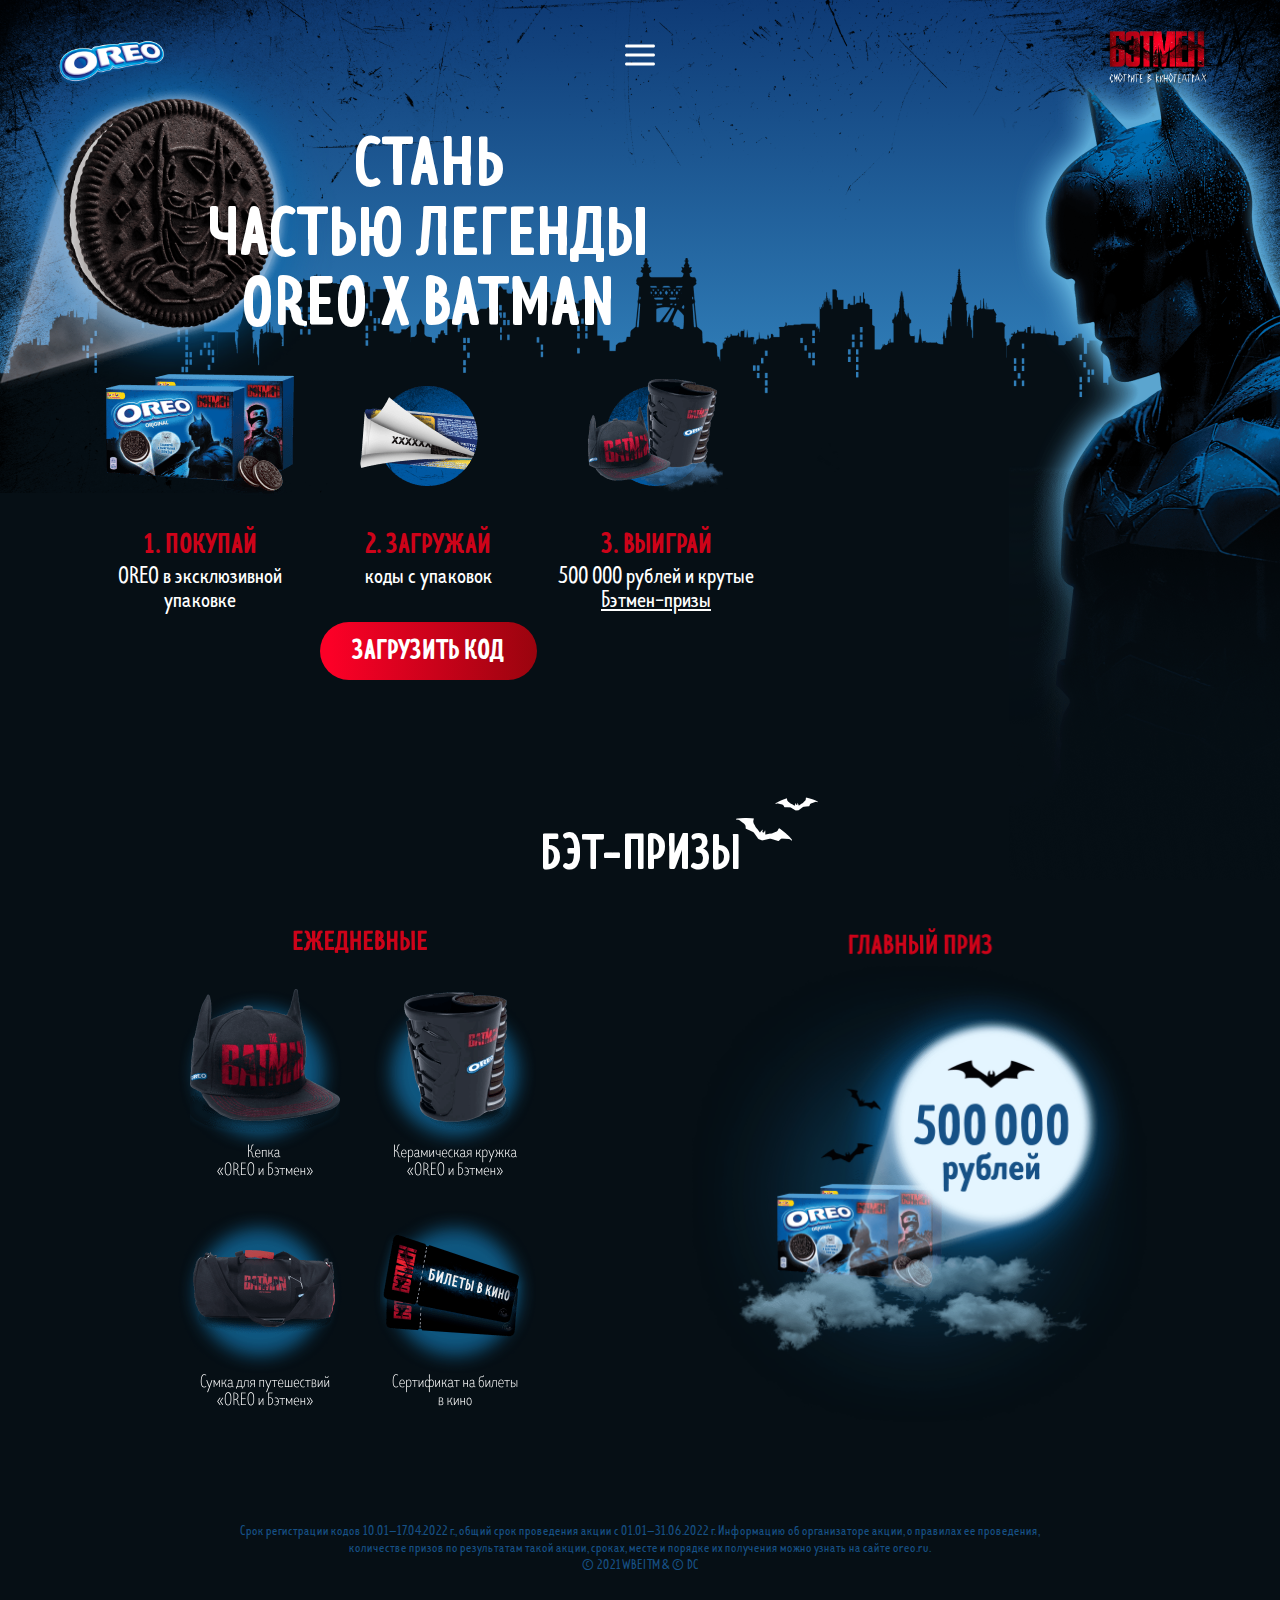
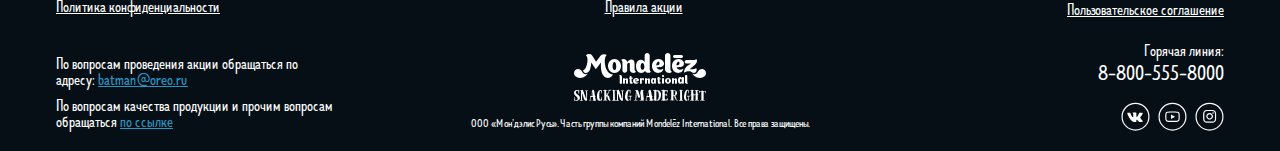
==== commit 6b79cc22: "upd" ====
--- a/index.html
+++ b/index.html
@@ -66,7 +66,7 @@
       <div class="batman"></div>
       <div class="header-content">
         <div class="header-content__info">
-          <p class="header-content__text1">выиграй <br>бэтмен-приключение <br>в лондоне!</p>
+          <p class="header-content__text1">Стань <br>частью легенды <br>Oreo x Batman</p>
           <div class="steps">
             <div class="step">
               <div class="step-img">
@@ -87,7 +87,7 @@
                 <img srcset="./assets/img/steps/step3.png 1x, ./assets/img/steps/step3@2x.png 2x" alt="">
               </div>
               <div class="step-title">3. выиграй</div>
-              <div class="step-text">поездку в Лондон <br>и крутые <a href="#prizes" class="anchor link">бэт-призы</a></div>
+              <div class="step-text">500 000 рублей и крутые <a href="#prizes" class="anchor link">Бэтмен-призы</a></div>
             </div>
           </div>
           <div class="btn-wrapper">
--- a/assets/css/all.css
+++ b/assets/css/all.css
@@ -780,6 +780,18 @@
   .header {
     height: 80px;
   }
+  .header::before {
+    content: '';
+    position: absolute;
+    top: 0;
+    left: 0;
+    right: 0;
+    width: 100%;
+    height: 100%;
+    margin: auto;
+    background: rgba(6, 15, 21, 0.8);
+    z-index: -1;
+  }
 }
 .header__logo {
   flex-shrink: 0;
--- a/assets/css/home.css
+++ b/assets/css/home.css
@@ -133,7 +133,7 @@
 }
 
 .step:nth-child(3) .step-img img {
-  margin-bottom: 45px;
+  margin-bottom: 25px;
 }
 
 @media screen and (max-width: 768px) {
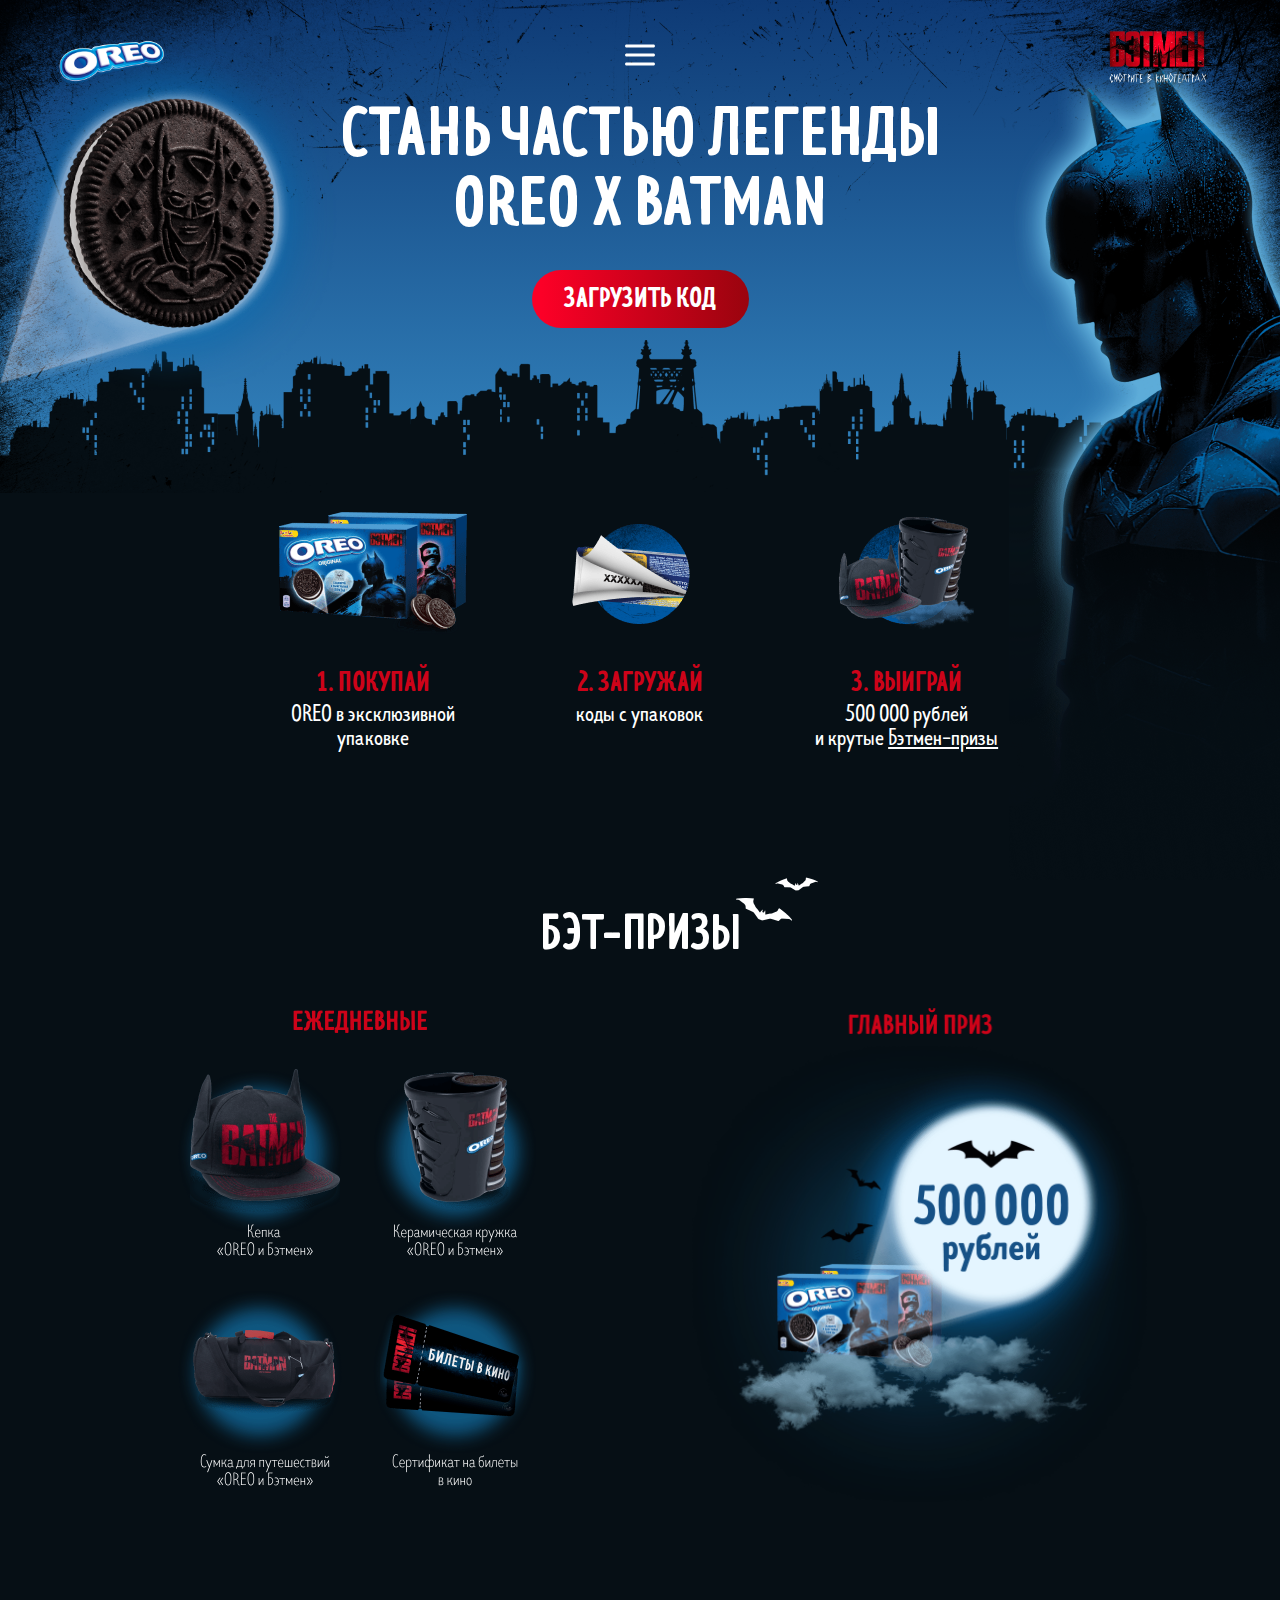
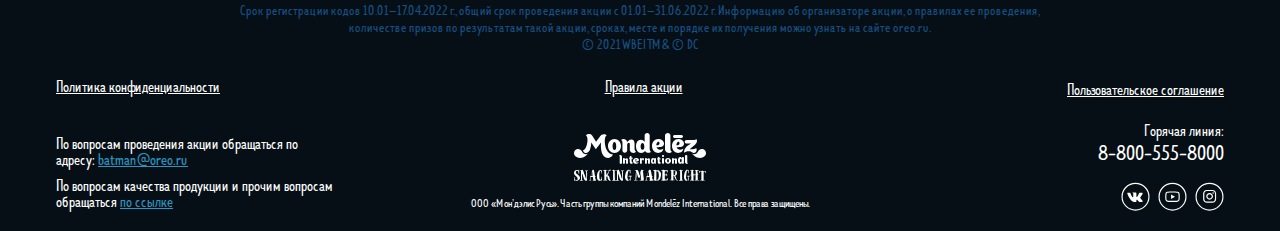
==== commit 6b1e5bb5: "changes" ====
--- a/index.html
+++ b/index.html
@@ -66,7 +66,10 @@
       <div class="batman"></div>
       <div class="header-content">
         <div class="header-content__info">
-          <p class="header-content__text1">Стань <br>частью легенды <br>Oreo x Batman</p>
+          <p class="header-content__text1">Стань частью легенды <br>Oreo x Batman</p>
+          <div class="btn-wrapper">
+            <button class="btn pop-op" data-popup="popup-login">загрузить код</button>
+          </div>
           <div class="steps">
             <div class="step">
               <div class="step-img">
@@ -87,11 +90,8 @@
                 <img srcset="./assets/img/steps/step3.png 1x, ./assets/img/steps/step3@2x.png 2x" alt="">
               </div>
               <div class="step-title">3. выиграй</div>
-              <div class="step-text">500 000 рублей и крутые <a href="#prizes" class="anchor link">Бэтмен-призы</a></div>
-            </div>
-          </div>
-          <div class="btn-wrapper">
-            <button class="btn pop-op" data-popup="popup-login">загрузить код</button>
+              <div class="step-text">500 000 рублей <br>и крутые <a href="#prizes" class="anchor link">Бэтмен-призы</a></div>
+            </div>
           </div>
         </div>
       </div>
--- a/assets/css/all.css
+++ b/assets/css/all.css
@@ -1414,7 +1414,7 @@
     padding-top: 100px;
   }
   .main-page .content {
-    padding-top: 130px;
+    padding-top: 100px;
   }
 }
 .page .footer {
@@ -1501,7 +1501,7 @@
 }
 
 .main-page .gotham-decor {
-  height: 518px;
+  height: 600px;
 }
 
 .lk-page .gotham-decor,
@@ -1510,7 +1510,7 @@
 .winners-page .gotham-decor,
 .error-page .gotham-decor,
 .cookie-page .gotham-decor {
-  height: 390px;
+  height: 500px;
 }
 
 @media screen and (max-width: 1366px) {
@@ -1524,13 +1524,13 @@
   .gotham-decor,
   .product-page .gotham-decor,
   .faq-page .gotham-decor {
-    height: 404px;
+    height: 500px;
     background: url(../img/gotham.png) -100px bottom no-repeat, linear-gradient(180deg, #0E3A75 0%, #3D98D2 100%);
     background-size: 1200px;
   }
 
   .main-page .gotham-decor {
-    height: 404px;
+    height: 450px;
   }
 
   .lk-page .gotham-decor,
@@ -1583,7 +1583,7 @@
 
 .searchlight {
   position: absolute;
-  top: -20px;
+  top: -50px;
   left: 0;
   width: 483px;
   height: 514px;
@@ -1593,9 +1593,15 @@
 
 @media screen and (max-width: 1440px) {
   .searchlight {
-    top: 20px;
+    top: -50px;
     width: 341px;
     height: 388px;
+  }
+}
+
+@media screen and (max-width: 1280px) {
+  .searchlight {
+    top: 20px;
   }
 }
 
@@ -1618,6 +1624,12 @@
   background-size: contain;
 }
 
+@media screen and (max-width: 1440px) {
+  .batman {
+    right: -130px;
+  }
+}
+
 @media screen and (max-width: 1280px) {
   .batman {
     top: 0;
@@ -1627,7 +1639,7 @@
 
 @media screen and (max-width: 768px) {
   .batman {
-    top: 10px;
+    top: 50px;
     right: -160px;
     width: 287px;
     height: 490px;
--- a/assets/css/home.css
+++ b/assets/css/home.css
@@ -48,12 +48,12 @@
   position: relative;
 }
 
-@media screen and (max-width: 1440px) {
+/*@media screen and (max-width: 1440px) {
   .header-content__info {
     max-width: 684px;
     margin-left: 30px;
   }
-}
+}*/
 
 @media screen and (max-width: 768px) {
   .header-content__info {
@@ -69,6 +69,7 @@
   font-weight: 700;
   text-align: center;
   text-transform: uppercase;
+  margin-bottom: 30px;
 }
 
 @media screen and (max-width: 1440px) {
@@ -79,14 +80,9 @@
 
 @media screen and (max-width: 768px) {
   .header-content__text1 {
-    max-width: 240px;
+    max-width: 200px;
     margin-bottom: 50px;
     font-size: 40px;
-    order: -1;
-  }
-
-  .header-content__info .btn-wrapper {
-    order: -1;
   }
 }
 
@@ -95,7 +91,7 @@
   justify-content: center;
   max-width: 800px;
   width: 100%;
-  margin: 20px auto 10px;
+  margin: 170px auto 10px;
 }
 
 @media screen and (max-width: 768px) {
